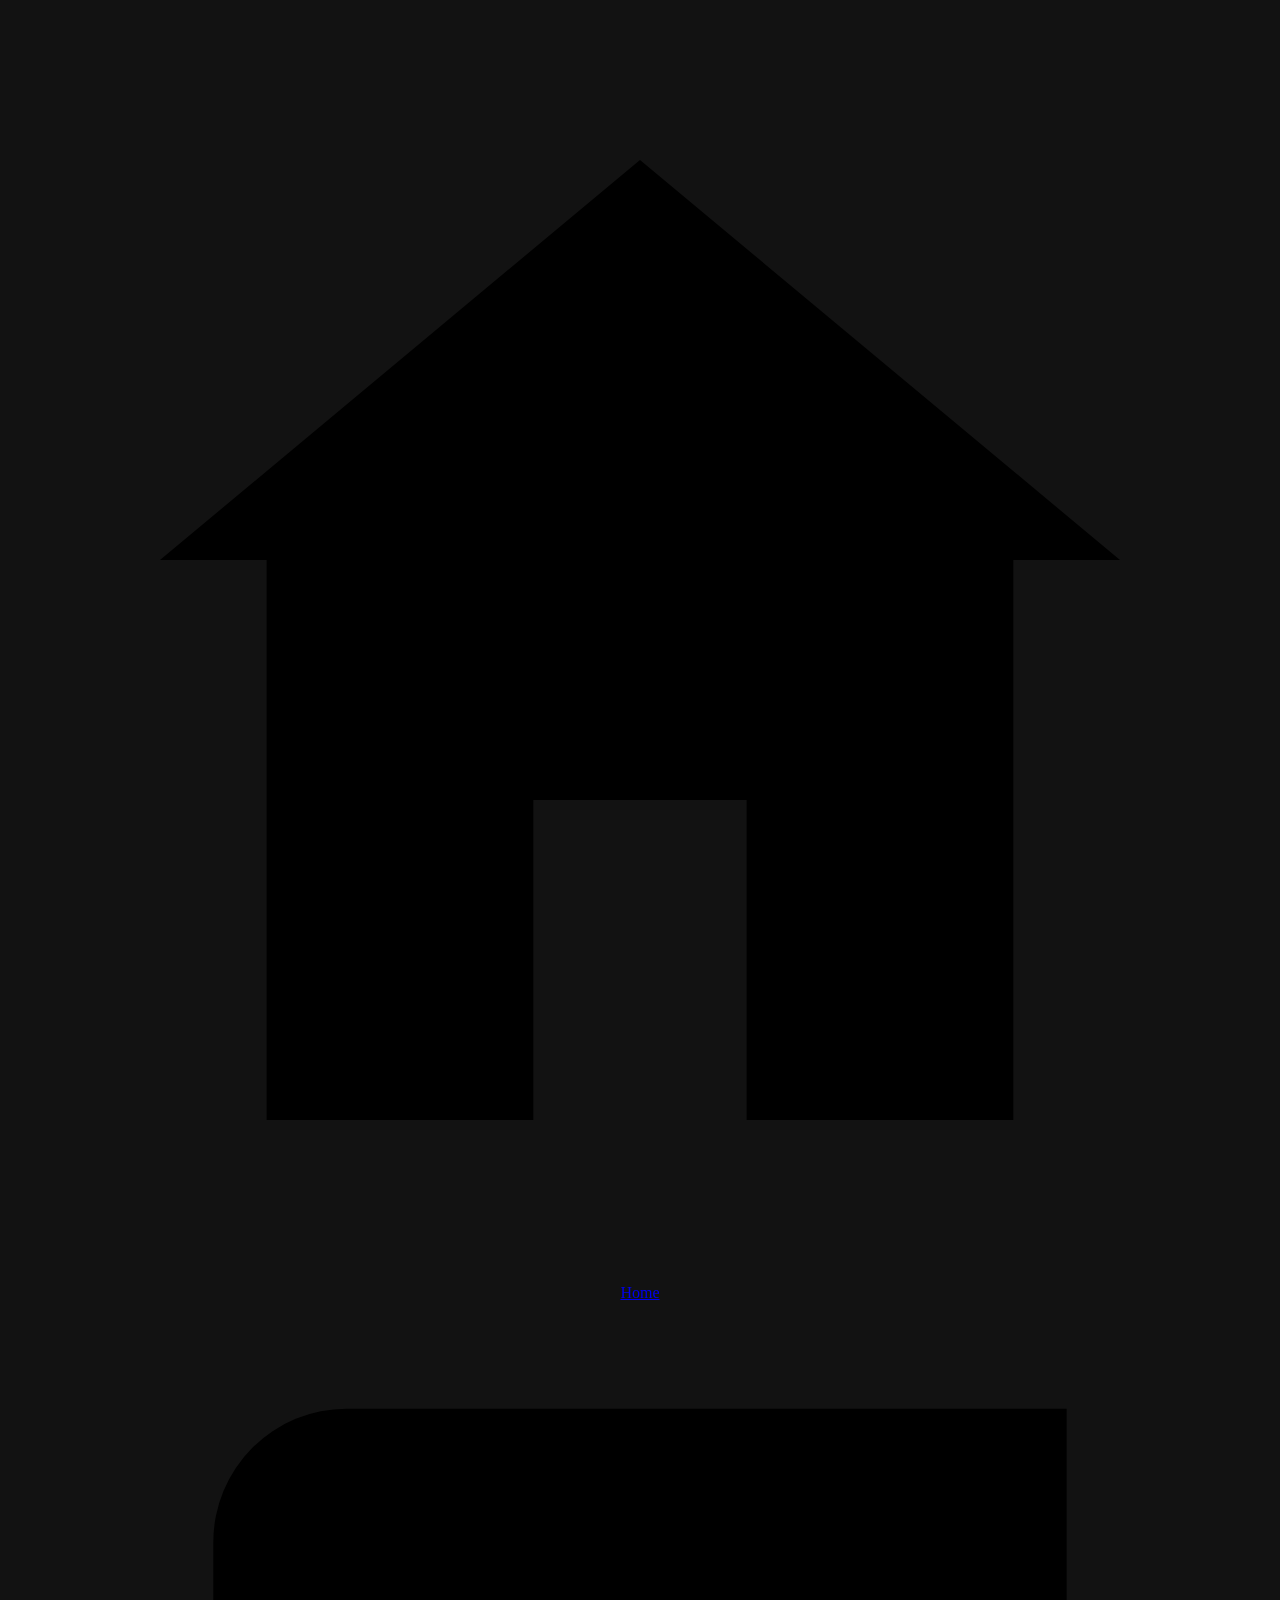
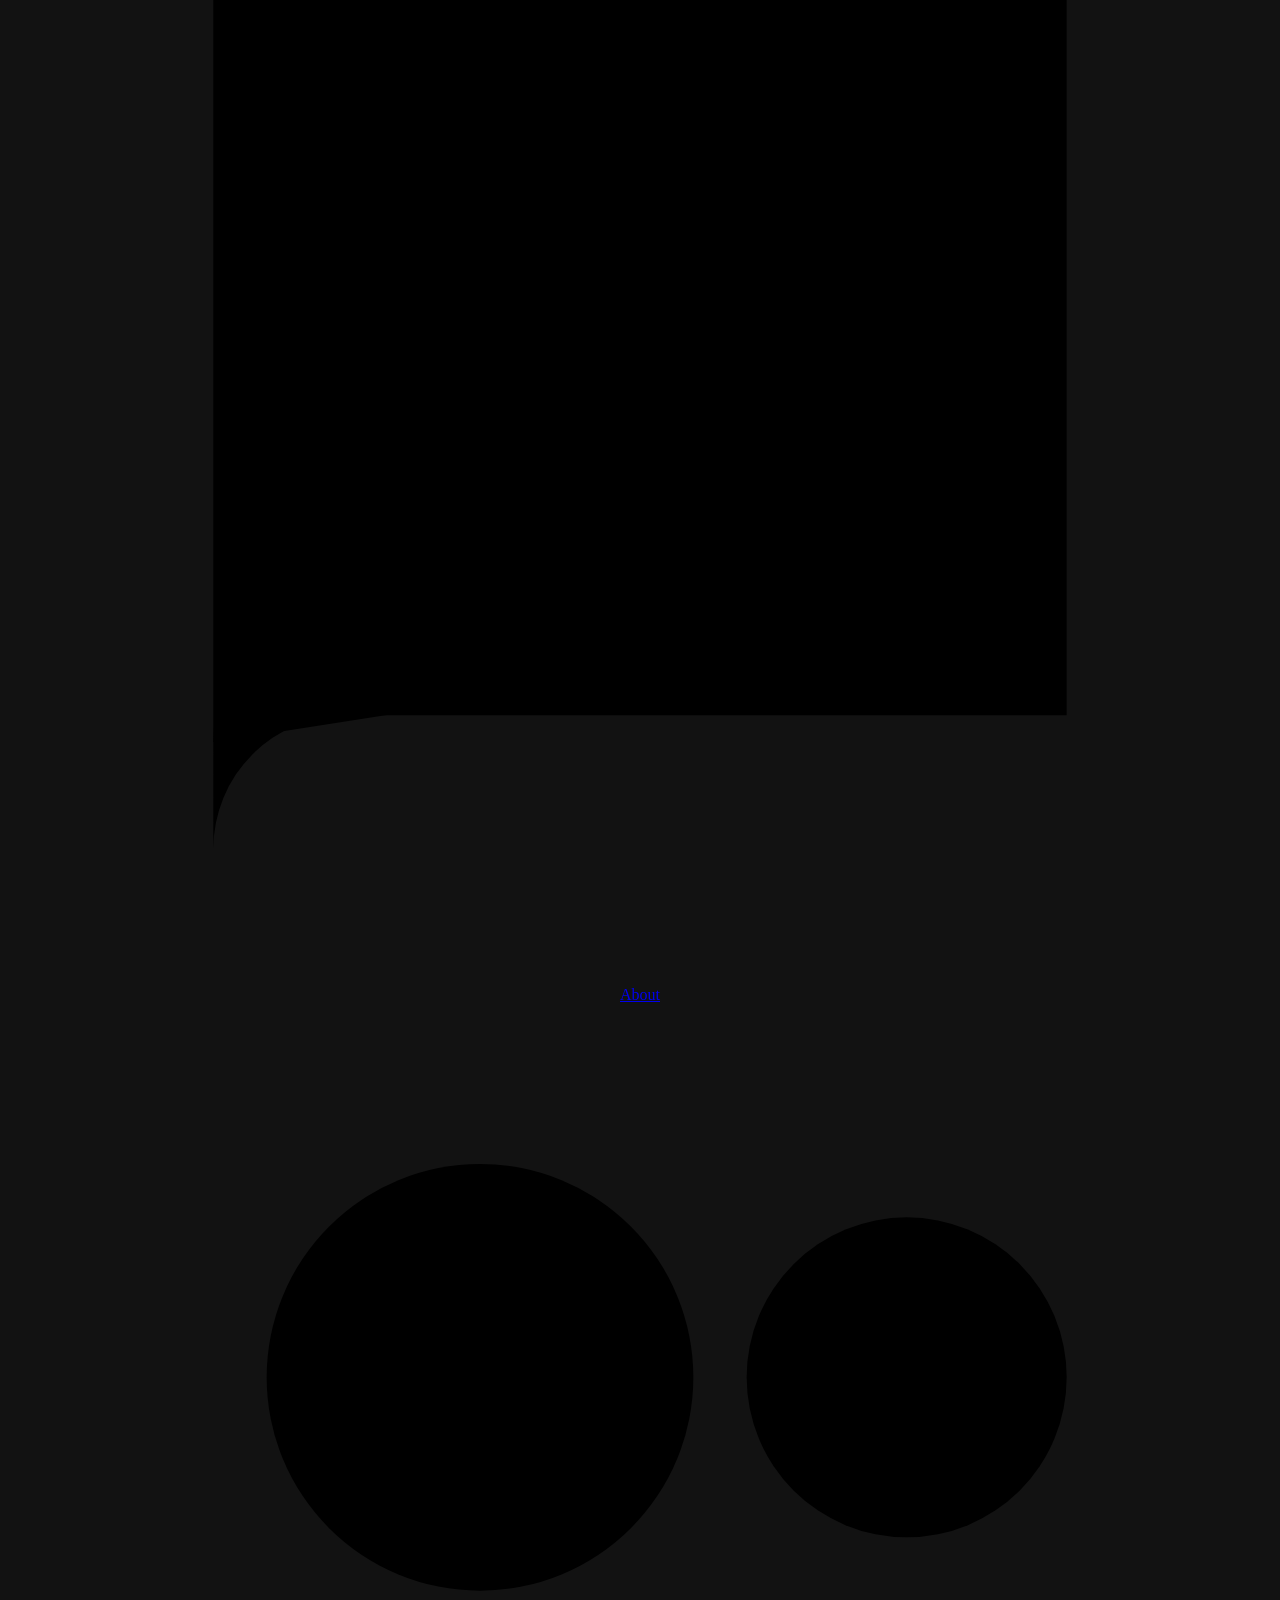
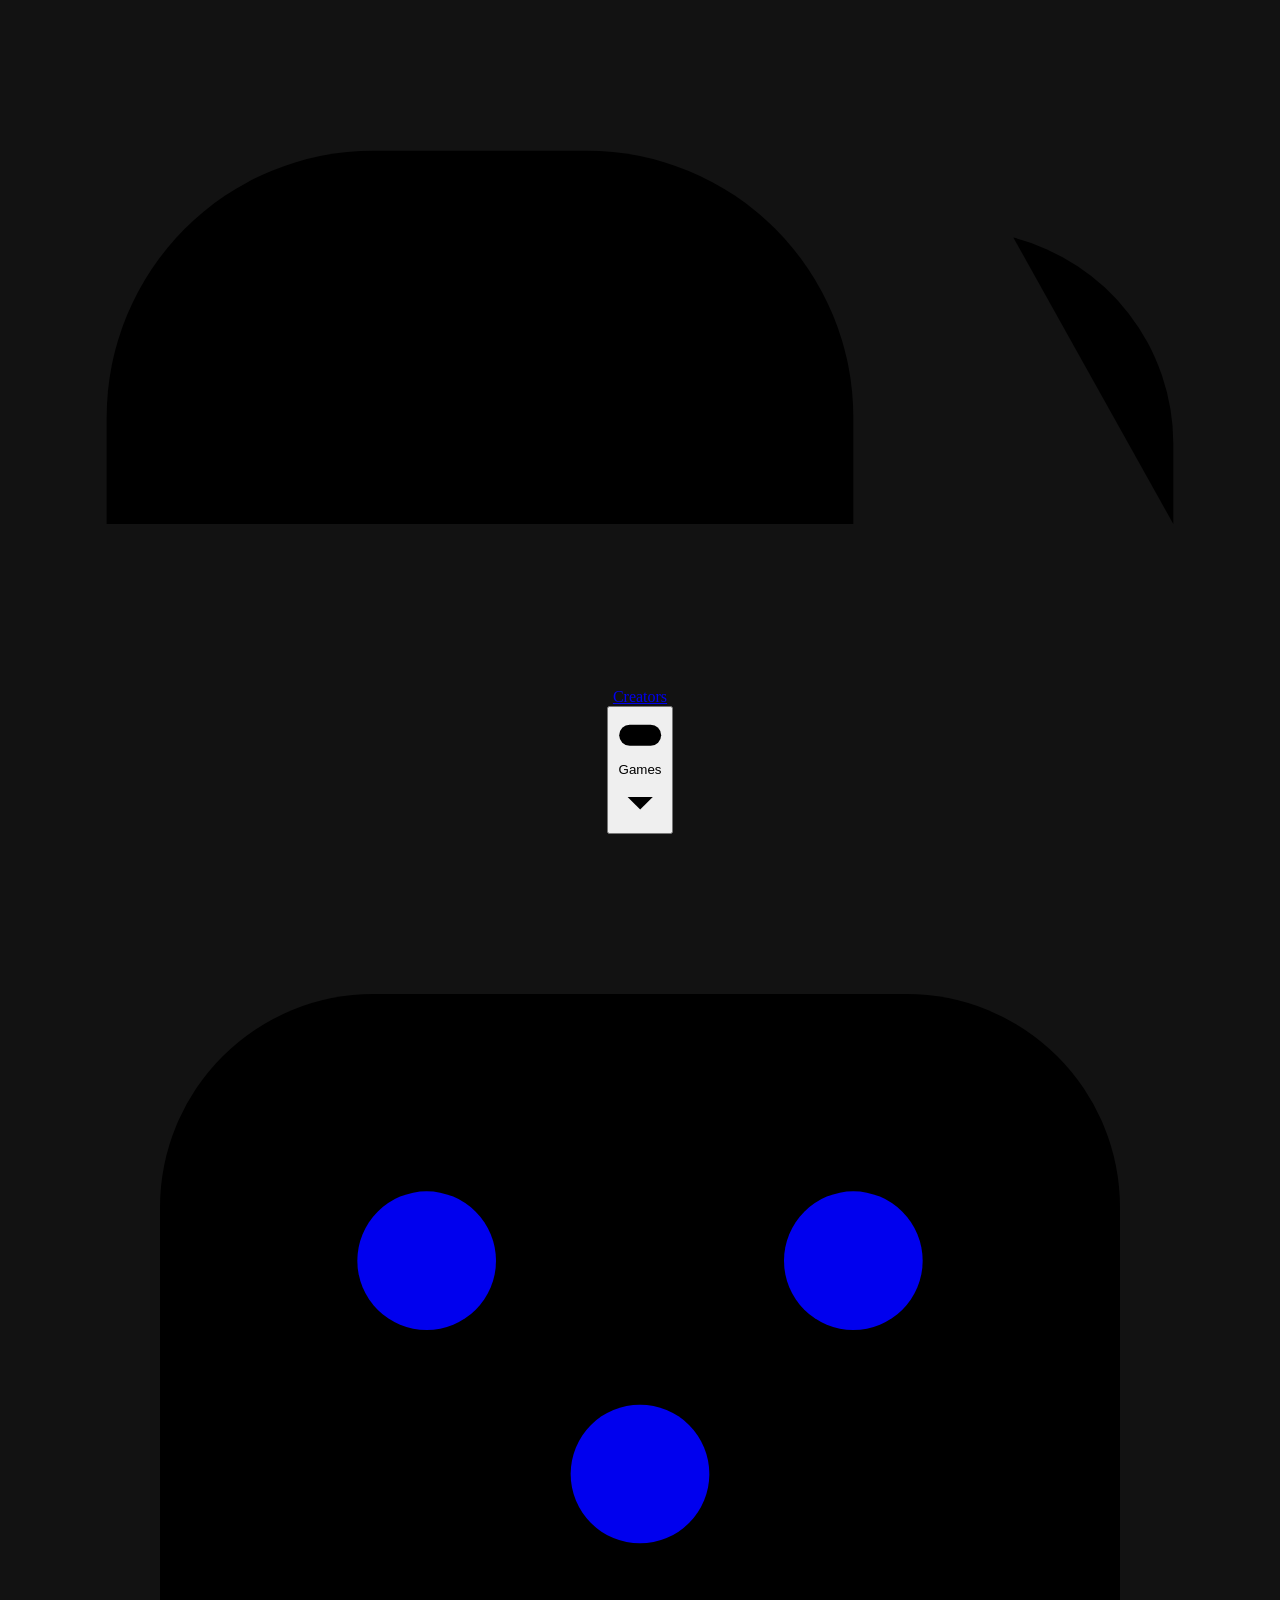
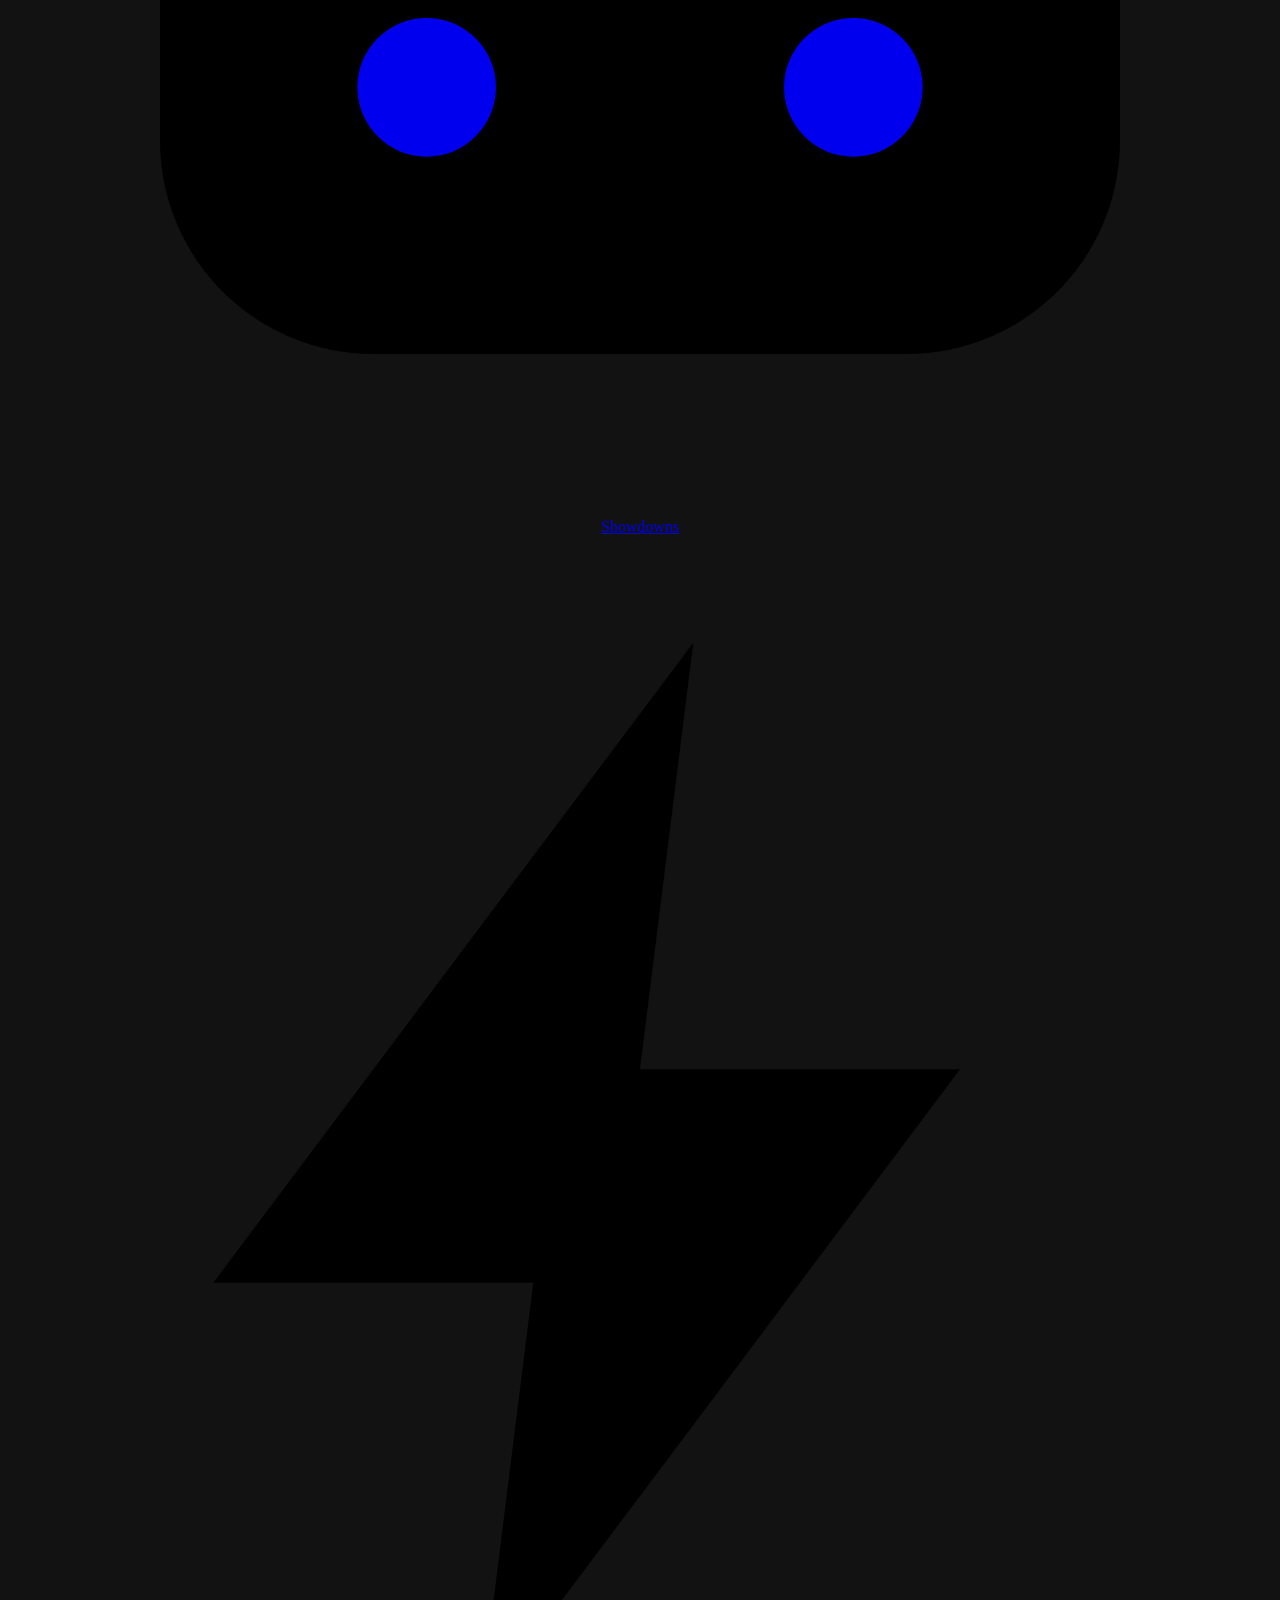
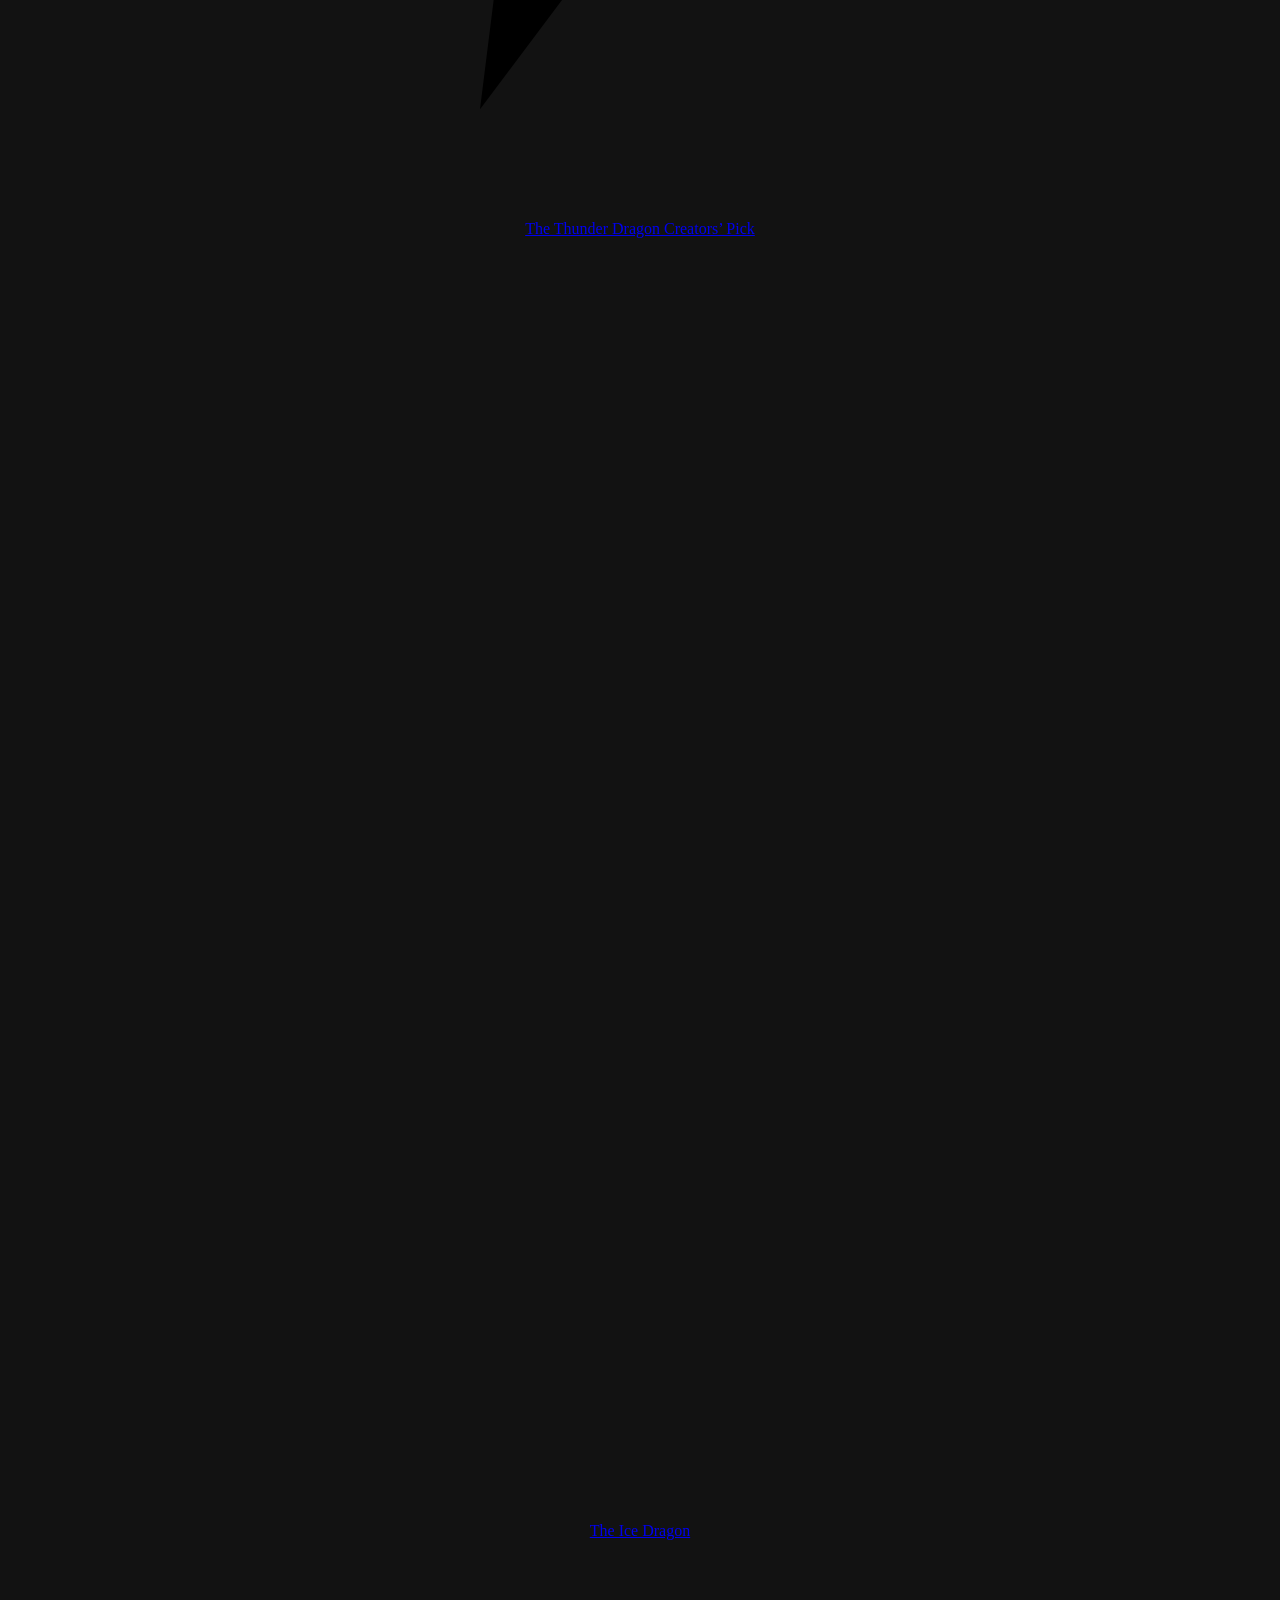
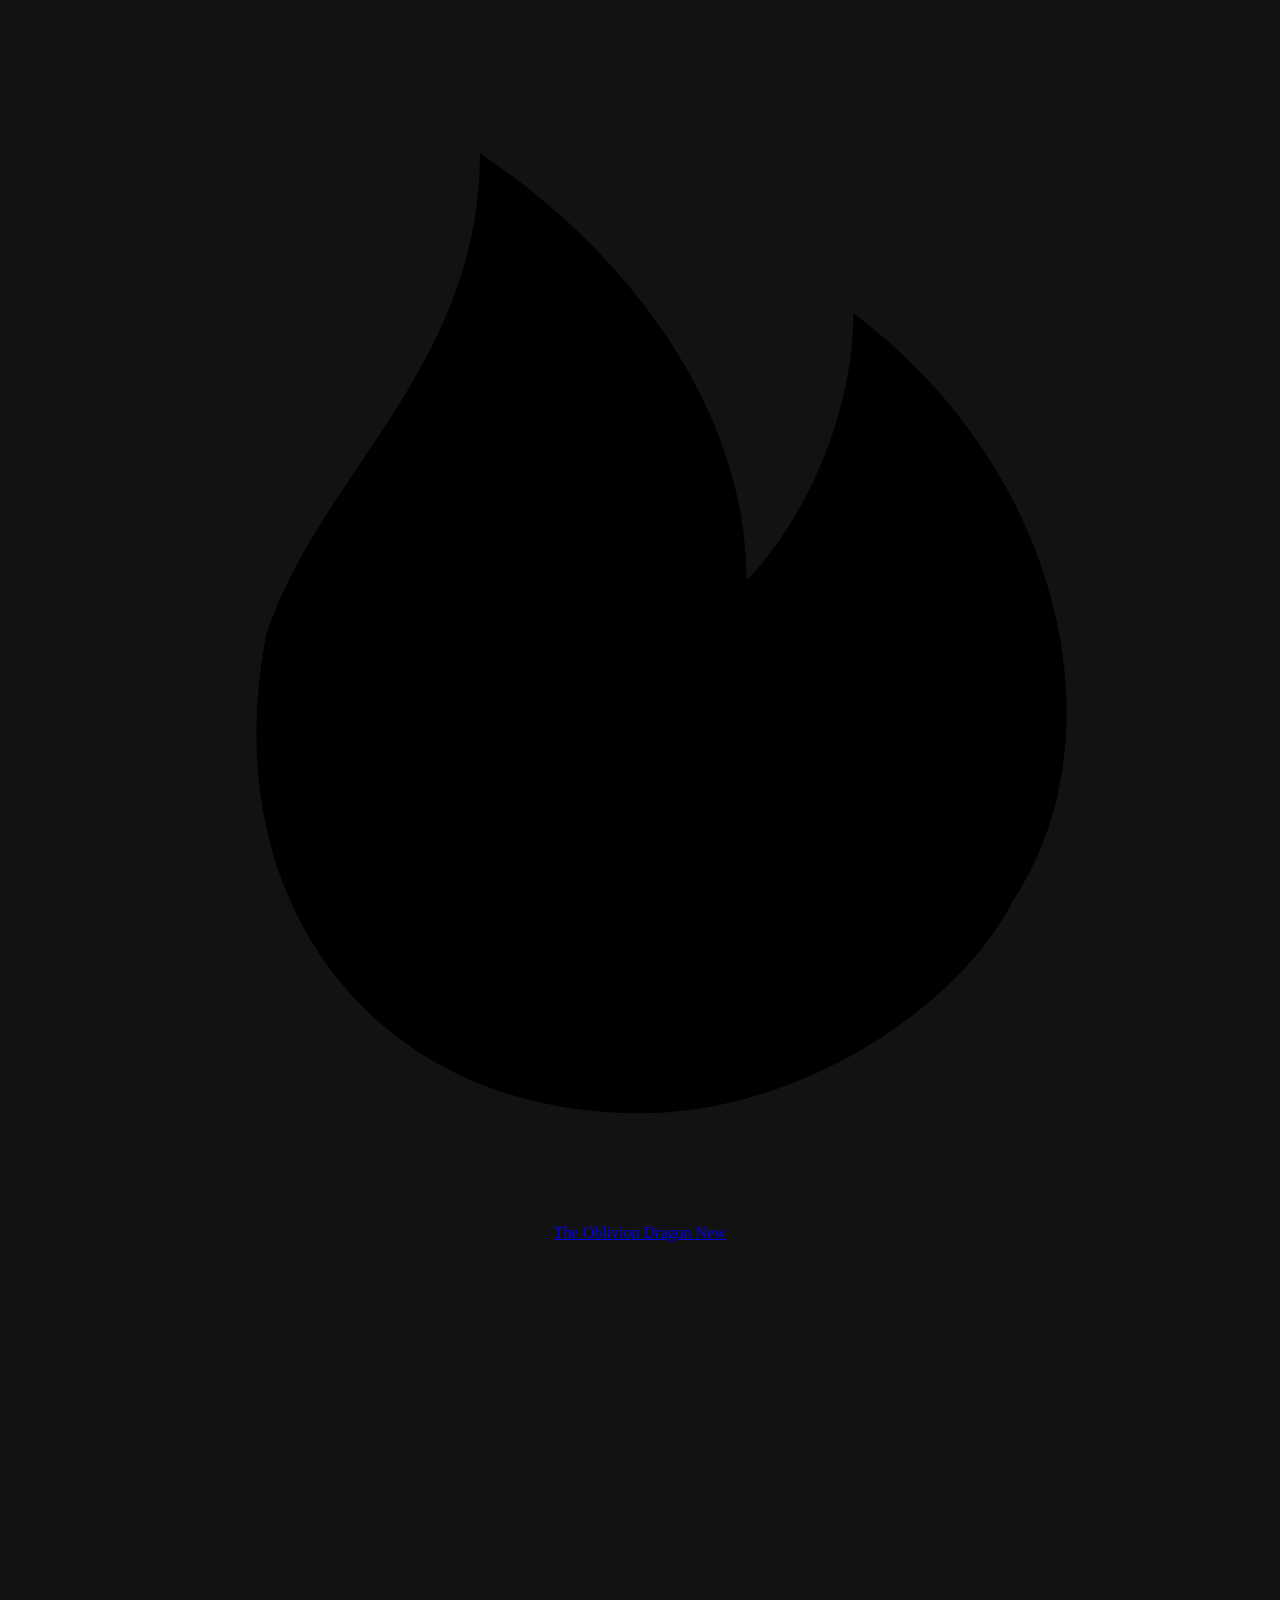
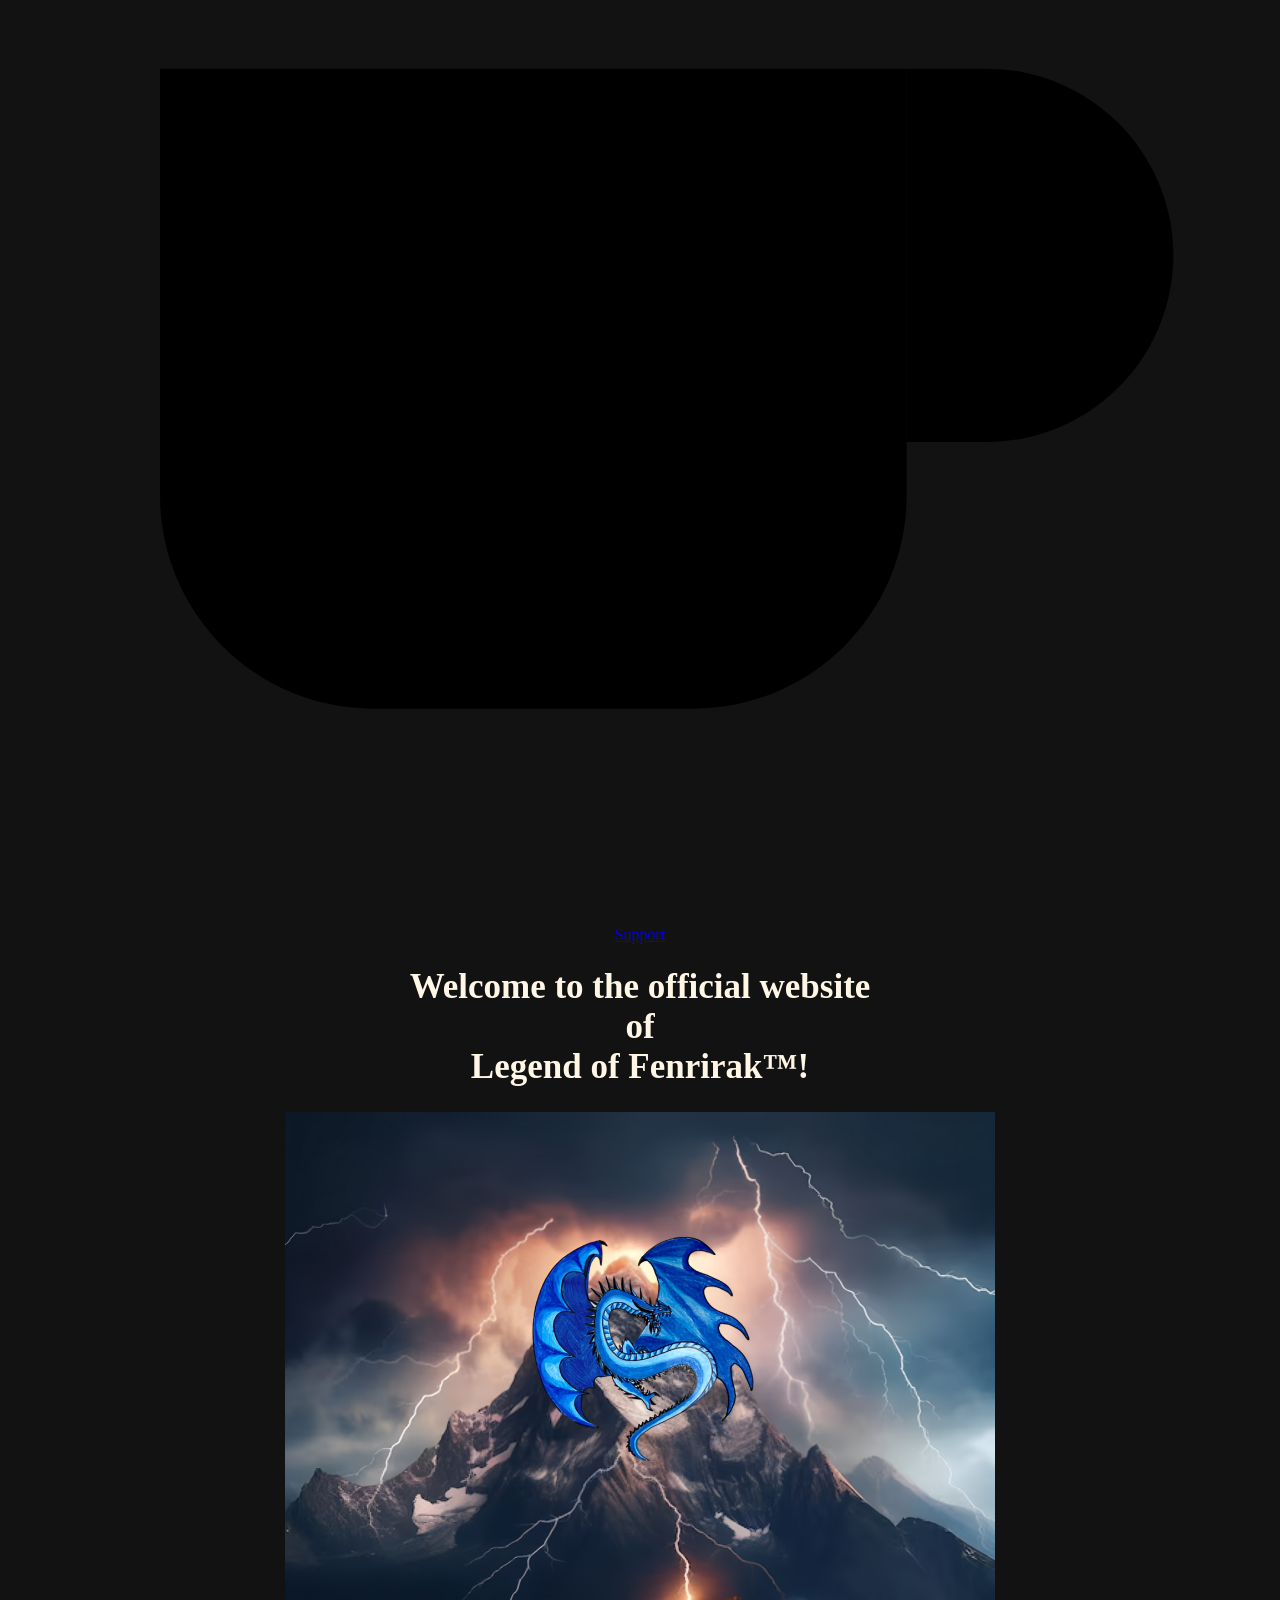
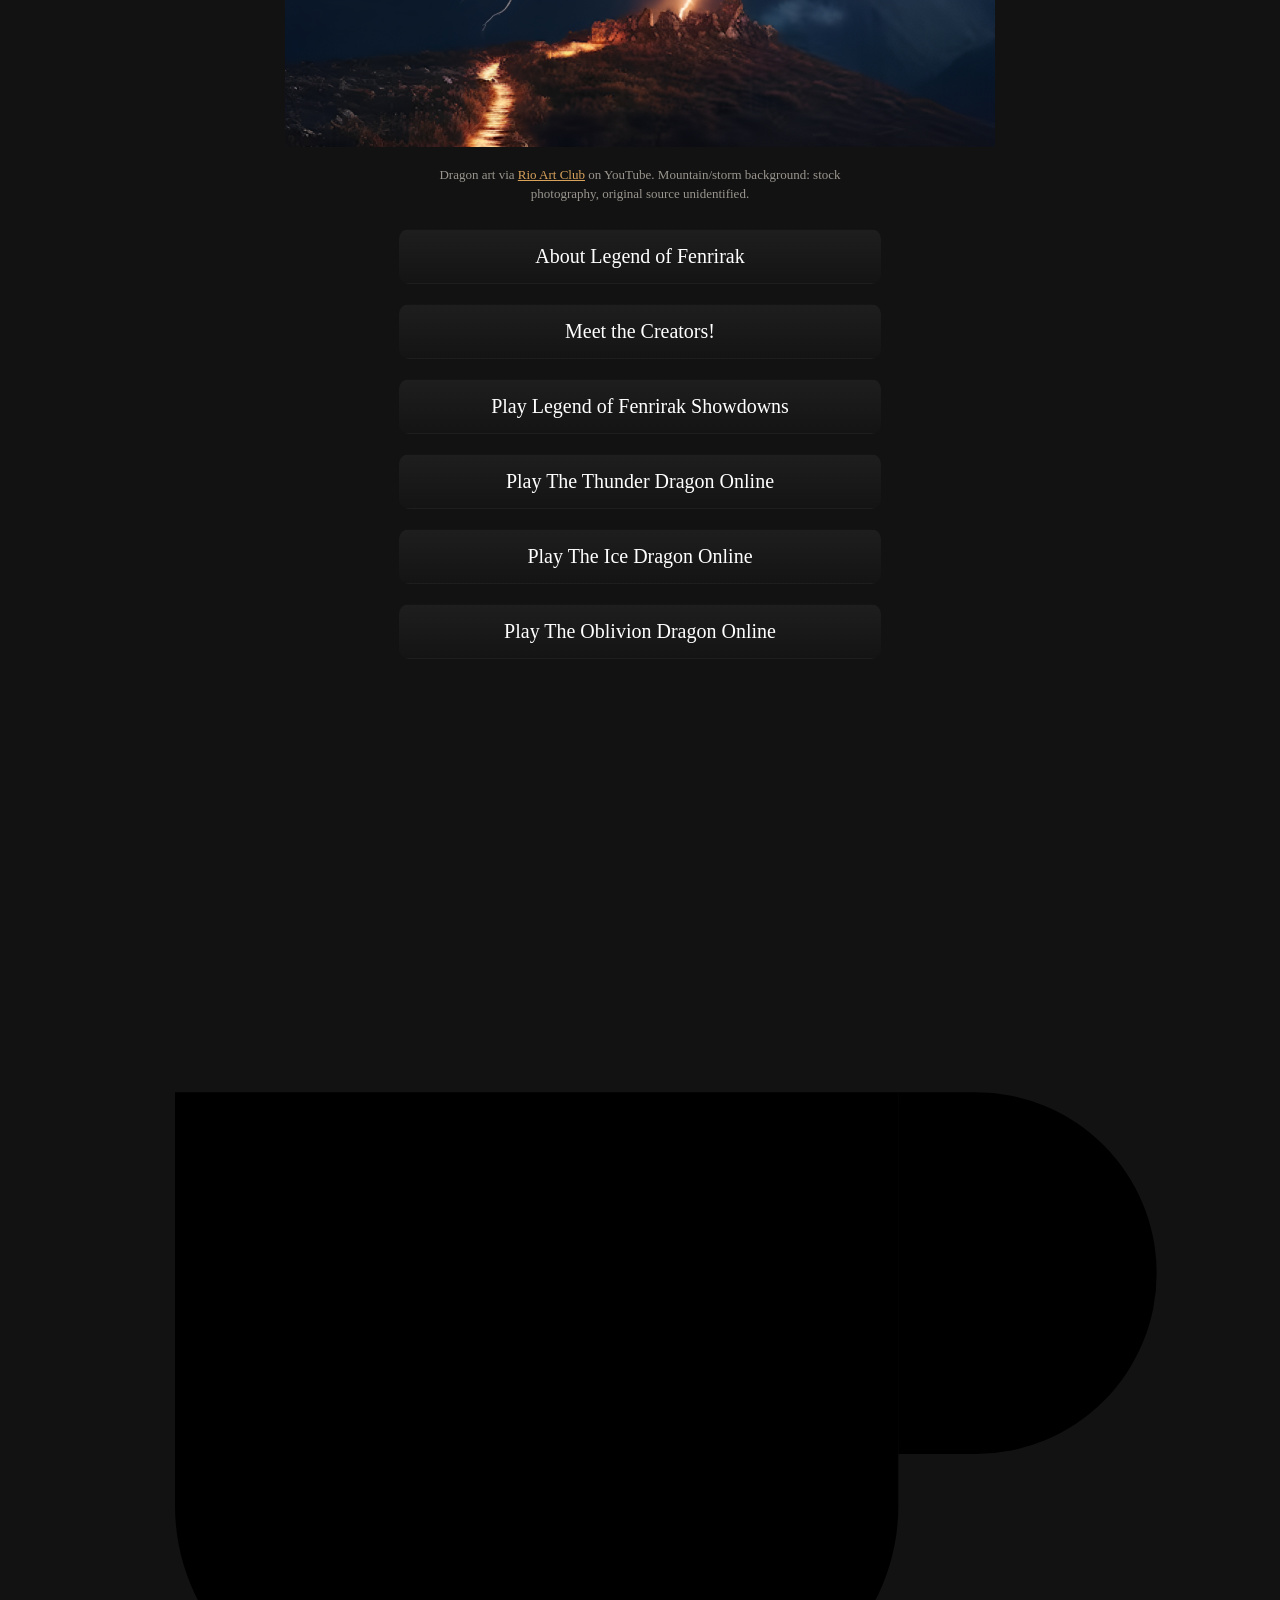
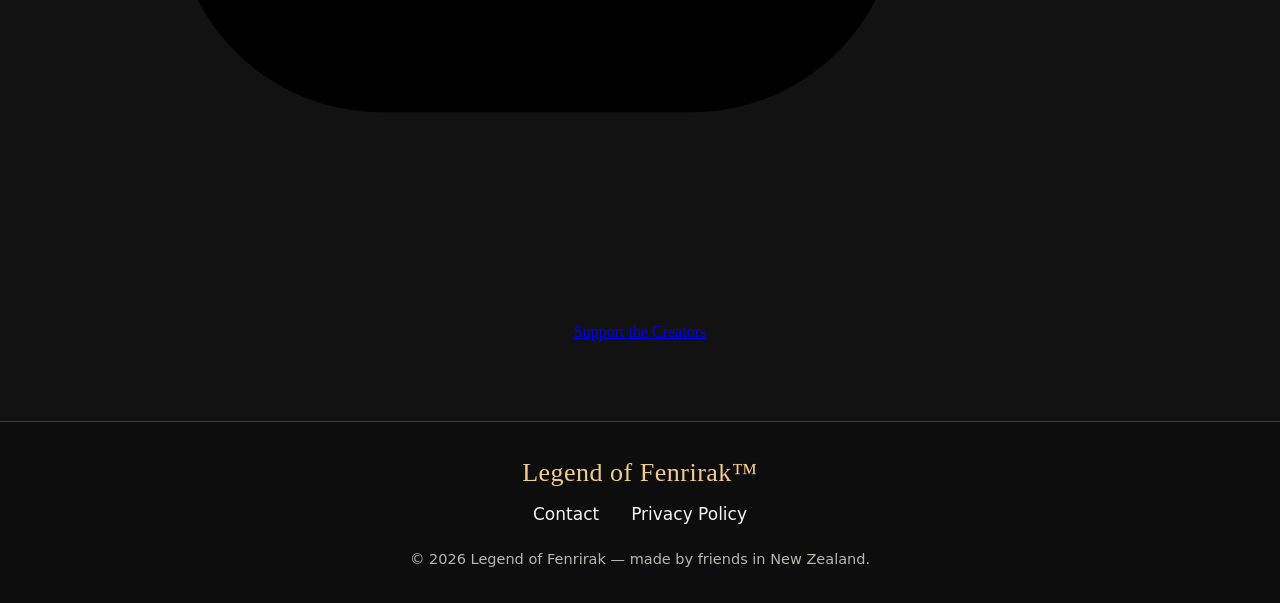
==== index.html @ 8debe454 "Add files via upload" ====
<!DOCTYPE html>
<html lang="en">

<head>
    <meta charset="UTF-8">

    <title>Legend of Fenrirak | Official Website</title>

    <link rel="icon" type="image/png" href="Favicon.png?v=9dcbe526">
    <link rel="apple-touch-icon" href="Favicon.png?v=9dcbe526">
    <link rel="manifest" href="manifest.json">
    <meta name="theme-color" content="#121212">

    <meta name="viewport" content="width=device-width, initial-scale=1.0">

    <link rel="canonical" href="https://www.legend-of-fenrirak.com/">

    <meta name="description"
        content="Official website of Legend of Fenrirak – board game, creators, and about.">
    <meta property="og:type" content="website">
    <meta property="og:title" content="Legend of Fenrirak | Official Website">
    <meta property="og:description" content="Official website of Legend of Fenrirak – board game, creators, and about.">
    <meta property="og:image" content="https://www.legend-of-fenrirak.com/Fenrirak.png?v=1d95aed6">
    <meta property="og:url" content="https://www.legend-of-fenrirak.com/">
    <meta property="og:site_name" content="Legend of Fenrirak">
    <meta name="twitter:card" content="summary_large_image">
    <meta name="twitter:image" content="https://www.legend-of-fenrirak.com/Fenrirak.png?v=1d95aed6">

    <link rel="stylesheet" href="site-nav.css">

    <style>
        body {
            font-family: Allegro, serif;
            background-color: #121212;
            text-align: center;
            margin: 0;
            padding: 0;
        }

        .page-content {
            padding: 0 20px 20px 20px;
        }

        h1 {
            color: rgb(255, 246, 230);
            font-size: 35px;
            margin-bottom: 25px;
        }

        img {
            width: 710px;
            max-width: 100%;
            height: auto;
        }

        .section {
            display: block;
            margin: 20px auto;
            padding: 15px;

            /* Similar size on desktop */
            width: 80%;
            max-width: 450px;

            background: linear-gradient(180deg, #1e1e1e, #141414);
            color: white;
            text-decoration: none;
            border: 1px solid transparent;
            border-radius: 10px;

            font-size: 20px;

            transition: border-color 0.25s ease, background-color 0.25s ease, transform 0.25s ease, color 0.25s ease;
        }

        .section:hover {
            background-color: #333333;
            border-color: rgb(217, 163, 92);
            color: rgb(242, 204, 143);
            transform: translateY(-2px);
        }

        .image-credit {
            color: #9a968f;
            font-size: 13px;
            margin: 14px auto 25px;
            max-width: 450px;
            line-height: 1.5;
        }

        .image-credit a {
            color: rgb(217, 163, 92);
        }

        /* Smaller text on phones */
        @media (max-width: 600px) {
            h1 {
                font-size: 28px;
            }

            .section {
                width: 90%;
                font-size: 18px;
                padding: 14px;
            }

        }
    </style>

    <script type="application/ld+json">
    {
        "@context": "https://schema.org",
        "@type": "WebSite",
        "name": "Legend of Fenrirak",
        "url": "https://www.legend-of-fenrirak.com/",
        "description": "Official website of Legend of Fenrirak – board game, creators, and about.",
        "image": "https://www.legend-of-fenrirak.com/Fenrirak.png?v=1d95aed6",
        "publisher": {
            "@type": "Organization",
            "name": "Legend of Fenrirak",
            "url": "https://www.legend-of-fenrirak.com/",
            "logo": "https://www.legend-of-fenrirak.com/Favicon.png?v=9dcbe526"
        }
    }
    </script>

<style id="footer-styles">
/* ===== Site footer ===== */
.site-footer {
    margin-top: 60px;
    padding: 36px 20px 32px;
    background: #0d0d0d;
    border-top: 1px solid rgba(217, 163, 92, 0.3);
    text-align: center;
    font-family: 'Segoe UI', system-ui, -apple-system, Roboto, Helvetica, Arial, sans-serif;
}
.site-footer .footer-inner { max-width: 720px; margin: 0 auto; }
.site-footer .footer-brand, .site-footer .footer-copy { max-width: none; width: auto; padding: 0; margin-left: 0; margin-right: 0; text-align: center; }
.site-footer .footer-brand {
    margin: 0 0 16px;
    font-family: Allegro, Georgia, 'Times New Roman', serif;
    font-size: 26px;
    letter-spacing: 0.5px;
    color: rgb(242, 204, 143);
}
.site-footer .footer-links {
    display: flex;
    justify-content: center;
    flex-wrap: wrap;
    gap: 10px 32px;
    margin-bottom: 20px;
}
.site-footer .footer-links a {
    color: #f3f3f3;
    text-decoration: none;
    font-size: 17px;
    font-weight: 500;
    padding-bottom: 3px;
    border-bottom: 1px solid transparent;
    transition: color 0.2s ease, border-color 0.2s ease;
}
.site-footer .footer-links a:hover,
.site-footer .footer-links a:focus-visible {
    color: rgb(242, 204, 143);
    border-bottom-color: rgb(217, 163, 92);
}
.site-footer .footer-copy {
    margin: 0;
    font-size: 14.5px;
    line-height: 1.6;
    color: #b9b6b0;
}
@media (max-width: 600px) {
    .site-footer { padding: 28px 16px 26px; }
    .site-footer .footer-brand { font-size: 22px; }
    .site-footer .footer-links { gap: 8px 24px; }
    .site-footer .footer-links a { font-size: 16px; }
    .site-footer .footer-copy { font-size: 13.5px; }
}
</style>
</head>

<body>

    <nav class="topbar" aria-label="Main">
        <div class="nav-links">
            <a href="index.html" class="active">
                <svg viewBox="0 0 24 24"><path d="M3 10.5 12 3l9 7.5"/><path d="M5 9.5V21h5v-6h4v6h5V9.5"/></svg>
                <span>Home</span>
            </a>
            <a href="About.html">
                <svg viewBox="0 0 24 24"><path d="M4 4.5A2.5 2.5 0 0 1 6.5 2H20v17H6.5A2.5 2.5 0 0 0 4 21.5V4.5Z"/><path d="M4 19.5A2.5 2.5 0 0 1 6.5 17H20"/></svg>
                <span>About</span>
            </a>
            <a href="Creators.html">
                <svg viewBox="0 0 24 24"><circle cx="9" cy="7" r="4"/><path d="M2 21v-2a5 5 0 0 1 5-5h4a5 5 0 0 1 5 5v2"/><circle cx="17" cy="7" r="3"/><path d="M22 21v-1.5a4 4 0 0 0-3-3.87"/></svg>
                <span>Creators</span>
            </a>
            <div class="nav-group">
                <button type="button" class="nav-trigger" aria-haspopup="true" aria-expanded="false">
                    <svg viewBox="0 0 24 24"><rect x="2" y="7.5" width="20" height="10" rx="5"/><path d="M7 12.5h3M8.5 11v3"/><circle cx="15.8" cy="11.6" r=".9" fill="currentColor" stroke="none"/><circle cx="17.9" cy="13.6" r=".9" fill="currentColor" stroke="none"/></svg>
                    <span>Games</span>
                    <svg class="caret" viewBox="0 0 24 24"><path d="M6 9.5l6 6 6-6"/></svg>
                </button>
                <div class="nav-menu">
                    <a href="Testplay Showdowns.html">
                        <svg viewBox="0 0 24 24"><rect x="3" y="3" width="18" height="18" rx="4"/><circle cx="8" cy="8" r="1.3" fill="currentColor" stroke="none"/><circle cx="16" cy="8" r="1.3" fill="currentColor" stroke="none"/><circle cx="12" cy="12" r="1.3" fill="currentColor" stroke="none"/><circle cx="8" cy="16" r="1.3" fill="currentColor" stroke="none"/><circle cx="16" cy="16" r="1.3" fill="currentColor" stroke="none"/></svg>
                        <span>Showdowns</span>
                    </a>
                    <a href="Thunder Dragon.html">
                        <svg viewBox="0 0 24 24"><path d="M13 2 4 14h6l-1 8 9-12h-6l1-8Z"/></svg>
                        <span>The Thunder Dragon</span>
                        <span class="nav-badge">Creators’ Pick</span>
                    </a>
                    <a href="Ice Dragon.html">
                        <svg viewBox="0 0 24 24"><path d="M12 2v20M4.5 6l15 12M19.5 6l-15 12"/></svg>
                        <span>The Ice Dragon</span>
                    </a>
                    <a href="Oblivion Dragon.html">
                        <svg viewBox="0 0 24 24"><path d="M12 22c-5 0-8-4-7-9 1-3 4-5 4-9 3 2 5 5 5 8 1-1 2-3 2-5 4 3 5 8 3 11-1 2-4 4-7 4Z"/></svg>
                        <span>The Oblivion Dragon</span>
                        <span class="nav-badge">New</span>
                    </a>
                </div>
            </div>
            <a href="https://buymeacoffee.com/29world" target="_blank" class="support-btn">
                <svg viewBox="0 0 24 24"><path d="M17 8h1.5a3.5 3.5 0 0 1 0 7H17"/><path d="M3 8h14v8a4 4 0 0 1-4 4H7a4 4 0 0 1-4-4V8Z"/><path d="M6 2v3M10 2v3M14 2v3"/></svg>
                <span>Support</span>
            </a>
        </div>
    </nav>

    <div class="page-content">

        <h1>
            Welcome to the official website<br>
            of<br>
            Legend of Fenrirak™!
        </h1>

        <img src="Fenrirak.png?v=1d95aed6" alt="Fenrirak">
        <p class="image-credit">
            Dragon art via <a href="https://www.youtube.com/watch?v=AY8vt31K88M" target="_blank" rel="noopener">Rio Art Club</a> on YouTube. Mountain/storm background: stock photography, original source unidentified.
        </p>

        <!-- Sections that link to other pages -->
        <a href="About.html" class="section">About Legend of Fenrirak</a>

        <a href="Creators.html" class="section">Meet the Creators!</a>

        <a href="Testplay Showdowns.html" class="section">
            Play Legend of Fenrirak Showdowns
        </a>

        <a href="Thunder Dragon.html" class="section">
            Play The Thunder Dragon Online
        </a>

        <a href="Ice Dragon.html" class="section">
            Play The Ice Dragon Online
        </a>

        <a href="Oblivion Dragon.html" class="section">
            Play The Oblivion Dragon Online
        </a>

        <a href="https://buymeacoffee.com/29world" target="_blank" class="support-btn block">
            <svg viewBox="0 0 24 24"><path d="M17 8h1.5a3.5 3.5 0 0 1 0 7H17"/><path d="M3 8h14v8a4 4 0 0 1-4 4H7a4 4 0 0 1-4-4V8Z"/><path d="M6 2v3M10 2v3M14 2v3"/></svg>
            <span>Support the Creators</span>
        </a>

    </div>

    <script src="site-nav.js" defer></script>


    <footer class="site-footer">
        <div class="footer-inner">
            <p class="footer-brand">Legend of Fenrirak&trade;</p>
            <nav class="footer-links" aria-label="Footer">
                <a href="Contact.html">Contact</a>
                <a href="Privacy.html">Privacy Policy</a>
            </nav>
            <p class="footer-copy">&copy; 2026 Legend of Fenrirak &mdash; made by friends in New Zealand.</p>
        </div>
    </footer>

</body>
</html>
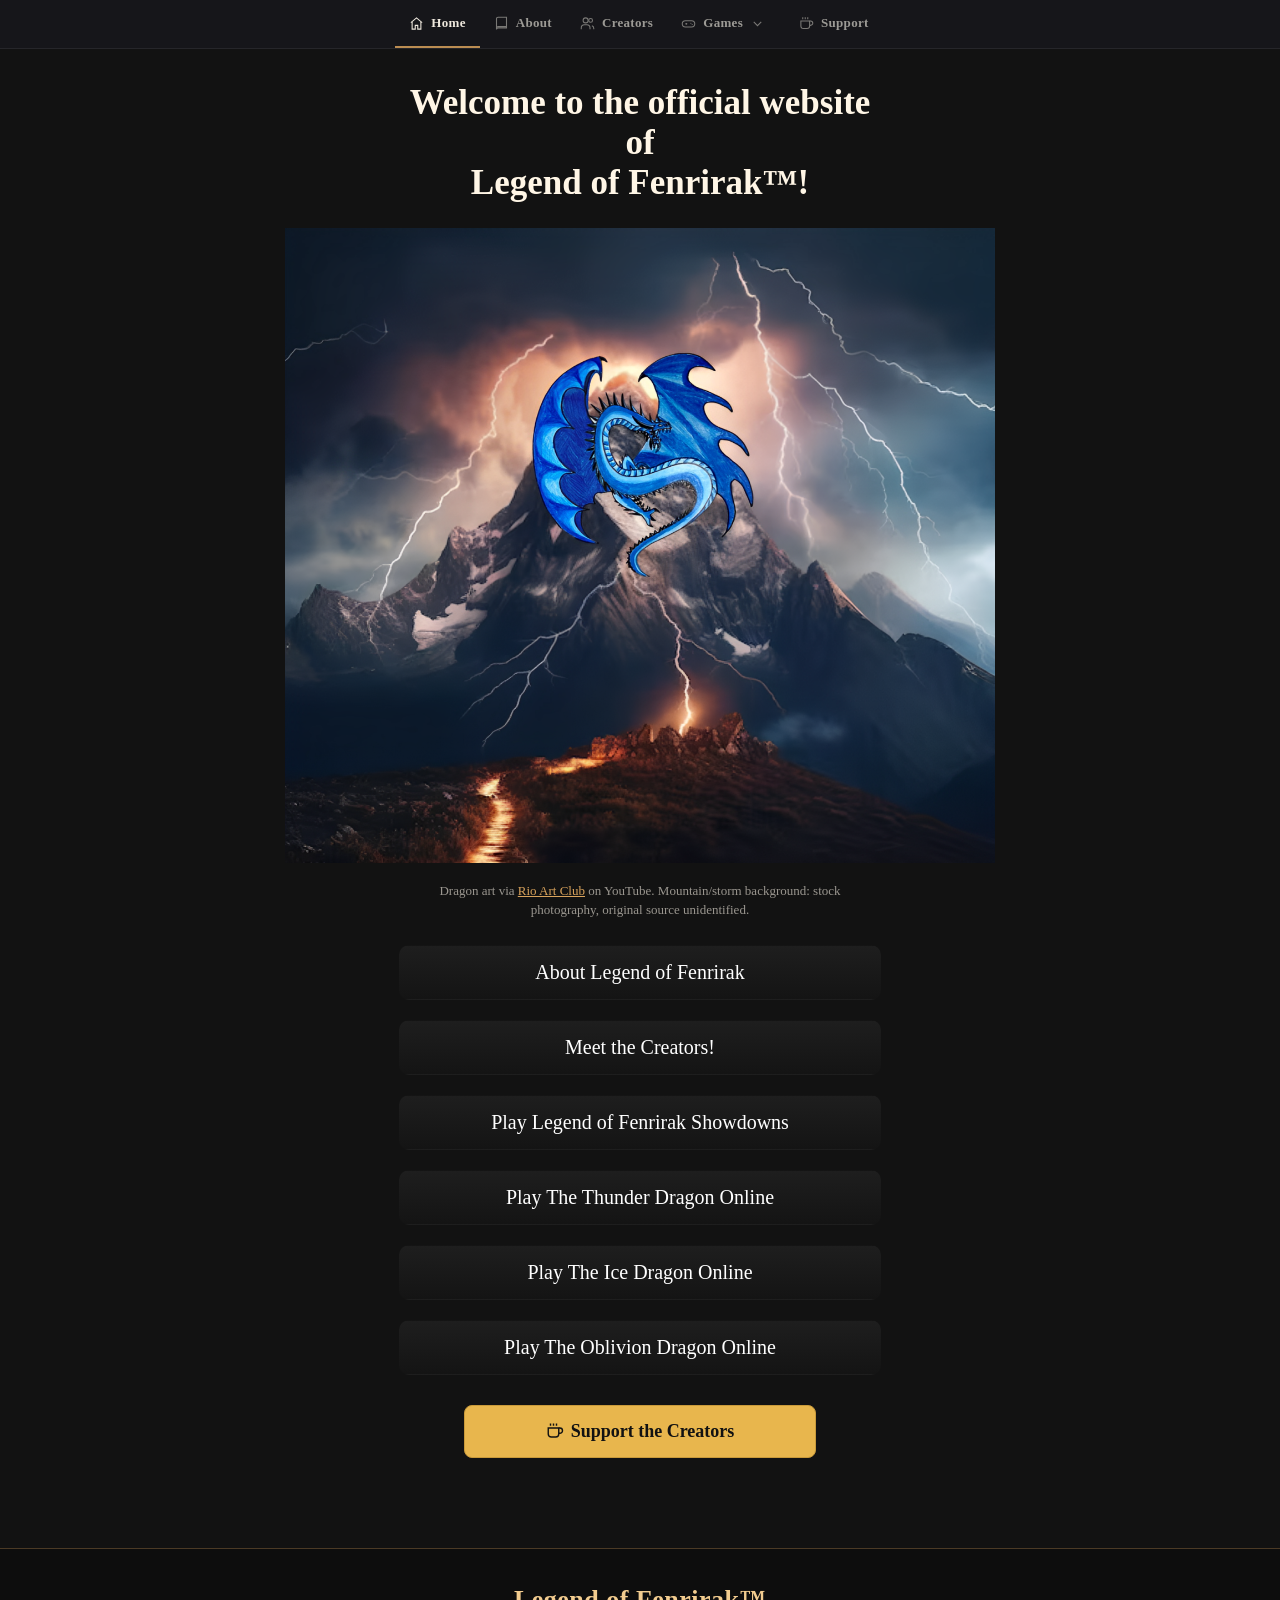
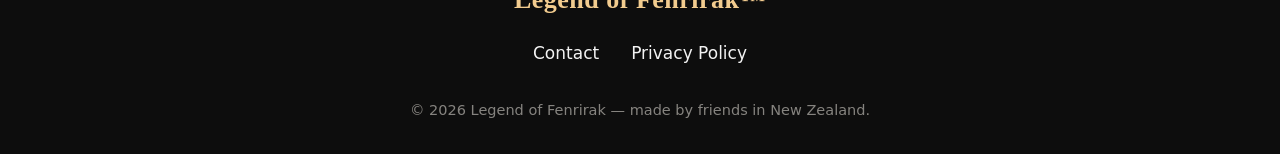
==== commit 5c3cca99: "Add files via upload" ====
--- a/index.html
+++ b/index.html
@@ -25,6 +25,14 @@
     <meta property="og:site_name" content="Legend of Fenrirak">
     <meta name="twitter:card" content="summary_large_image">
     <meta name="twitter:image" content="https://www.legend-of-fenrirak.com/Fenrirak.png?v=1d95aed6">
+    <meta property="og:image:alt" content="Fenrirak, the ocean-blue dragon of Legend of Fenrirak">
+    <meta property="og:image:width" content="1280">
+    <meta property="og:image:height" content="1144">
+    <meta property="og:locale" content="en_NZ">
+    <meta name="twitter:title" content="Legend of Fenrirak | Official Website">
+    <meta name="twitter:description" content="Official website of Legend of Fenrirak – board game, creators, and about.">
+    <meta name="twitter:image:alt" content="Fenrirak, the ocean-blue dragon of Legend of Fenrirak">
+    <meta name="robots" content="index, follow, max-image-preview:large, max-snippet:-1, max-video-preview:-1">
 
     <link rel="stylesheet" href="site-nav.css">
 
@@ -203,20 +211,20 @@
                     <svg class="caret" viewBox="0 0 24 24"><path d="M6 9.5l6 6 6-6"/></svg>
                 </button>
                 <div class="nav-menu">
-                    <a href="Testplay Showdowns.html">
+                    <a href="showdowns.html">
                         <svg viewBox="0 0 24 24"><rect x="3" y="3" width="18" height="18" rx="4"/><circle cx="8" cy="8" r="1.3" fill="currentColor" stroke="none"/><circle cx="16" cy="8" r="1.3" fill="currentColor" stroke="none"/><circle cx="12" cy="12" r="1.3" fill="currentColor" stroke="none"/><circle cx="8" cy="16" r="1.3" fill="currentColor" stroke="none"/><circle cx="16" cy="16" r="1.3" fill="currentColor" stroke="none"/></svg>
                         <span>Showdowns</span>
                     </a>
-                    <a href="Thunder Dragon.html">
+                    <a href="thunder-dragon.html">
                         <svg viewBox="0 0 24 24"><path d="M13 2 4 14h6l-1 8 9-12h-6l1-8Z"/></svg>
                         <span>The Thunder Dragon</span>
                         <span class="nav-badge">Creators’ Pick</span>
                     </a>
-                    <a href="Ice Dragon.html">
+                    <a href="ice-dragon.html">
                         <svg viewBox="0 0 24 24"><path d="M12 2v20M4.5 6l15 12M19.5 6l-15 12"/></svg>
                         <span>The Ice Dragon</span>
                     </a>
-                    <a href="Oblivion Dragon.html">
+                    <a href="oblivion-dragon.html">
                         <svg viewBox="0 0 24 24"><path d="M12 22c-5 0-8-4-7-9 1-3 4-5 4-9 3 2 5 5 5 8 1-1 2-3 2-5 4 3 5 8 3 11-1 2-4 4-7 4Z"/></svg>
                         <span>The Oblivion Dragon</span>
                         <span class="nav-badge">New</span>
@@ -238,7 +246,7 @@
             Legend of Fenrirak™!
         </h1>
 
-        <img src="Fenrirak.png?v=1d95aed6" alt="Fenrirak">
+        <img src="Fenrirak.png?v=1d95aed6" alt="Fenrirak, the ocean-blue dragon of Legend of Fenrirak">
         <p class="image-credit">
             Dragon art via <a href="https://www.youtube.com/watch?v=AY8vt31K88M" target="_blank" rel="noopener">Rio Art Club</a> on YouTube. Mountain/storm background: stock photography, original source unidentified.
         </p>
@@ -248,19 +256,19 @@
 
         <a href="Creators.html" class="section">Meet the Creators!</a>
 
-        <a href="Testplay Showdowns.html" class="section">
+        <a href="showdowns.html" class="section">
             Play Legend of Fenrirak Showdowns
         </a>
 
-        <a href="Thunder Dragon.html" class="section">
+        <a href="thunder-dragon.html" class="section">
             Play The Thunder Dragon Online
         </a>
 
-        <a href="Ice Dragon.html" class="section">
+        <a href="ice-dragon.html" class="section">
             Play The Ice Dragon Online
         </a>
 
-        <a href="Oblivion Dragon.html" class="section">
+        <a href="oblivion-dragon.html" class="section">
             Play The Oblivion Dragon Online
         </a>
 
--- a/site-nav.css
+++ b/site-nav.css
@@ -0,0 +1,631 @@
+/* =========================================================================
+   Legend of Fenrirak — shared site navigation & scroll-experience kit.
+
+   One flat, quiet bar used by every page, plus a small set of reusable
+   scroll-experience components (lightbox, progress bar, back-to-top)
+   used by the longer story-style pages. Edit here, not in each page.
+
+   Also below: a further set of opt-in accents for story-style pages —
+   hover brighten, push-tilt, an ambient cursor light, a soothing drifting glow
+   border, scroll parallax, and a scroll-scrubbed text glow. Same rule as
+   everything above: nothing activates on a page unless that page adds
+   the matching class.
+   ========================================================================= */
+
+@import url('https://fonts.googleapis.com/css2?family=Comfortaa&display=swap');
+
+.topbar {
+    /* Set here rather than relying on a global reset: without it the side
+       padding is added on top of width:100% and the bar overflows the page. */
+    box-sizing: border-box;
+
+    display: flex;
+    align-items: center;
+    justify-content: center;
+    flex-wrap: wrap;
+    width: 100%;
+    max-width: 100%;
+    padding: 0 12px;
+    background: #16161a;
+    border-bottom: 1px solid rgba(255, 255, 255, 0.07);
+    position: sticky;
+    top: 0;
+    z-index: 200;
+    margin-bottom: 34px;
+}
+
+.topbar .nav-links {
+    display: flex;
+    align-items: center;
+    flex-wrap: wrap;
+    justify-content: center;
+
+    /* Without this a flex child refuses to shrink below its content width,
+       which is what pushed the last link off the right of the screen. */
+    min-width: 0;
+    max-width: 100%;
+}
+
+.topbar .nav-links a,
+.topbar .nav-trigger {
+    display: flex;
+    align-items: center;
+    gap: 7px;
+    padding: 15px 14px;
+    margin: 0;
+    border: none;
+    border-radius: 0;
+    background: none;
+    box-shadow: none;
+    white-space: nowrap;
+    text-decoration: none;
+    font-family: Allegro, serif;
+    font-size: 13px;
+    font-weight: 600;
+    letter-spacing: 0.3px;
+    color: #9c9a95;
+    border-bottom: 2px solid transparent;
+    cursor: pointer;
+    transition: color 0.15s ease, border-color 0.15s ease, background-color 0.15s ease;
+}
+
+.topbar .nav-links svg {
+    width: 15px;
+    height: 15px;
+    stroke: currentColor;
+    fill: none;
+    stroke-width: 1.7;
+    flex-shrink: 0;
+    opacity: 0.75;
+}
+
+.topbar .nav-links a:hover,
+.topbar .nav-trigger:hover {
+    color: #e8e4dc;
+}
+
+.topbar .nav-links a:hover svg,
+.topbar .nav-trigger:hover svg { opacity: 1; }
+
+/* Current page: a quiet underline, not a filled bubble. */
+.topbar .nav-links a.active,
+.topbar .nav-trigger.active {
+    border-color: rgba(217, 163, 92, 0.85);
+    color: #efe9de;
+}
+
+.topbar .nav-links a.active svg,
+.topbar .nav-trigger.active svg { opacity: 1; }
+
+/* ---- Games dropdown --------------------------------------------------- */
+
+.nav-group { position: relative; display: flex; }
+
+.nav-trigger .caret {
+    width: 11px;
+    height: 11px;
+    stroke-width: 2.2;
+    opacity: 0.55;
+    transition: transform 0.15s ease;
+}
+
+.nav-menu {
+    position: absolute;
+    top: 100%;
+    right: 0;
+    min-width: 210px;
+    display: none;
+    flex-direction: column;
+    padding: 5px 0;
+    background: #1b1b20;
+    border: 1px solid rgba(255, 255, 255, 0.09);
+    border-top: none;
+    border-radius: 0 0 9px 9px;
+    box-shadow: 0 14px 30px rgba(0, 0, 0, 0.55);
+    z-index: 210;
+}
+
+/* Hover only where hovering is a real thing; taps use the .open class. */
+@media (hover: hover) {
+    .nav-group:hover .nav-menu { display: flex; }
+    .nav-group:hover .nav-trigger .caret { transform: rotate(180deg); }
+}
+.nav-group:focus-within .nav-menu,
+.nav-group.open .nav-menu { display: flex; }
+.nav-group.open .nav-trigger .caret { transform: rotate(180deg); }
+
+.topbar .nav-menu a {
+    padding: 11px 16px;
+    border-bottom: none;
+    border-left: 2px solid transparent;
+    font-size: 13px;
+}
+
+.topbar .nav-menu a:hover {
+    background-color: rgba(255, 255, 255, 0.05);
+}
+
+.topbar .nav-menu a.active {
+    border-bottom: none;
+    border-left-color: rgba(217, 163, 92, 0.85);
+    color: #efe9de;
+}
+
+/* Small gold "pick" bubble next to an item in the Games dropdown.
+   Add <span class="nav-badge">…</span> after the link's <span> label. */
+.nav-menu .nav-badge {
+    display: inline-block;
+    padding: 2px 8px;
+    font-family: Allegro, serif;
+    font-size: 9px;
+    font-weight: 700;
+    letter-spacing: 0.3px;
+    text-transform: uppercase;
+    line-height: 1.5;
+    color: #241a03;
+    background: #d2a236;
+    border-radius: 999px;
+    white-space: nowrap;
+}
+
+/* ---- narrow screens --------------------------------------------------- */
+
+@media (max-width: 760px) {
+    .topbar {
+        padding: 0;
+        margin-bottom: 24px;
+    }
+
+    .topbar .nav-links {
+        width: 100%;
+        justify-content: space-evenly;
+    }
+
+    .topbar .nav-links a,
+    .topbar .nav-trigger {
+        padding: 12px 10px;
+        font-size: 12px;
+    }
+
+    .topbar .nav-links > a > span,
+    .topbar .nav-trigger > span { display: none; }
+
+    .topbar .nav-links svg { width: 18px; height: 18px; }
+    .nav-trigger .caret { width: 10px; height: 10px; }
+
+    /* Anchor the menu to the bar rather than to the button, so it cannot run
+       off the edge when the Games button sits near the right of the screen.
+       .topbar is position:sticky, so it is the containing block once the
+       group itself stops being positioned. */
+    .nav-group { position: static; }
+
+    .nav-menu {
+        top: 100%;
+        left: 8px;
+        right: 8px;
+        transform: none;
+        min-width: 0;
+        border-radius: 0 0 9px 9px;
+    }
+
+    .topbar .nav-menu a span { display: inline; }
+}
+
+/* ---- "Support the Creators" button ------------------------------------
+   One shared solid gold-yellow rectangular button, used two ways: a
+   compact size in the topbar (beside the Games button) and a bigger
+   block CTA (add the .block modifier) at the bottom of every page. Same
+   fill, font and hover on both, so they read as one button wherever
+   they appear. */
+.support-btn {
+    display: inline-flex;
+    align-items: center;
+    justify-content: center;
+    gap: 7px;
+    font-family: Allegro, serif;
+    font-weight: 700;
+    text-decoration: none;
+    color: #121212;
+    background: #e8b64d;
+    border: 1px solid #c99a3a;
+    border-radius: 8px;
+    cursor: pointer;
+    transition: transform 0.25s ease, box-shadow 0.25s ease, background 0.25s ease;
+}
+.support-btn svg {
+    width: 15px;
+    height: 15px;
+    stroke: #121212;
+    fill: none;
+    stroke-width: 1.9;
+    flex-shrink: 0;
+}
+.support-btn:hover {
+    background: #f2c565;
+    transform: translateY(-2px);
+}
+
+/* Compact size, sits in the nav row to the right of the Games button. */
+.topbar .nav-links a.support-btn {
+    padding: 8px 16px;
+    margin-left: 4px;
+    font-size: 13px;
+    letter-spacing: 0.3px;
+}
+@media (max-width: 760px) {
+    .topbar .nav-links a.support-btn > span { display: none; }
+    .topbar .nav-links a.support-btn {
+        padding: 9px 11px;
+        margin-left: 2px;
+    }
+    .topbar .nav-links a.support-btn svg { width: 17px; height: 17px; }
+}
+
+/* Full-size block CTA, sized to match the site's existing button footprint. */
+.support-btn.block {
+    margin: 10px auto;
+    padding: 15px;
+    width: 80%;
+    max-width: 320px;
+    font-size: 18px;
+}
+.support-btn.block svg { width: 18px; height: 18px; }
+@media (max-width: 600px) {
+    .support-btn.block { width: 90%; font-size: 17px; }
+}
+
+/* =========================================================================
+   SHARED SCROLL-EXPERIENCE COMPONENTS
+   Used by the longer, scrolling story-style pages (About, Creators).
+   Every rule below is inert unless the matching element exists on the page,
+   so it never changes how the short pages (Home, AfterShowdowns) look.
+   ========================================================================= */
+
+/* ---- pop-in-as-you-scroll -----------------------------------------------
+   No CSS here hides anything. site-nav.js computes each ".pop-in"
+   element's opacity live, every scroll frame, from its position on
+   screen, and applies it as an inline style — so it stays perfectly in
+   sync with the scrollbar (scroll partway and content sits partway
+   revealed; scroll back up and it recedes again). Since only that
+   running script ever sets those styles, a page with JavaScript
+   disabled (or a blocked/broken script) simply shows this content
+   normally — it is never hidden by a stylesheet rule with no way back. */
+
+/* ---- top scroll-progress thread ---------------------------------------- */
+.scroll-progress {
+    position: fixed;
+    top: 0;
+    left: 0;
+    height: 3px;
+    width: 0%;
+    background: linear-gradient(90deg, rgba(217, 163, 92, 0.55), rgb(242, 204, 143));
+    z-index: 400;
+    transition: width 0.1s linear;
+}
+@media (prefers-reduced-motion: reduce) {
+    .scroll-progress { transition: none; }
+}
+
+/* ---- floating back-to-top ----------------------------------------------- */
+.back-to-top {
+    position: fixed;
+    right: 18px;
+    bottom: 18px;
+    z-index: 300;
+    width: 44px;
+    height: 44px;
+    display: flex;
+    align-items: center;
+    justify-content: center;
+    border-radius: 50%;
+    background: #1b1b20;
+    border: 1px solid rgba(217, 163, 92, 0.4);
+    color: rgb(242, 204, 143);
+    text-decoration: none;
+    box-shadow: 0 10px 26px rgba(0, 0, 0, 0.5);
+    opacity: 0;
+    transform: translateY(10px);
+    pointer-events: none;
+    transition: opacity 0.25s ease, transform 0.25s ease, border-color 0.25s ease, background-color 0.25s ease;
+}
+.back-to-top svg {
+    width: 18px;
+    height: 18px;
+    stroke: currentColor;
+    fill: none;
+    stroke-width: 2;
+}
+.back-to-top.visible {
+    opacity: 1;
+    transform: none;
+    pointer-events: auto;
+}
+.back-to-top:hover {
+    background-color: #292930;
+    border-color: rgb(217, 163, 92);
+}
+
+/* ---- lightbox ------------------------------------------------------------ */
+.lightbox-overlay {
+    position: fixed;
+    inset: 0;
+    z-index: 500;
+    display: flex;
+    align-items: center;
+    justify-content: center;
+    padding: 5vh 5vw;
+    background: rgba(8, 8, 9, 0.92);
+    opacity: 0;
+    visibility: hidden;
+    transition: opacity 0.2s ease;
+}
+.lightbox-overlay.open {
+    opacity: 1;
+    visibility: visible;
+}
+.lightbox-overlay img {
+    max-width: 100%;
+    max-height: 90vh;
+    width: auto;
+    border-radius: 8px;
+    box-shadow: 0 20px 60px rgba(0, 0, 0, 0.6);
+}
+.lightbox-overlay .lightbox-close {
+    position: absolute;
+    top: 18px;
+    right: 22px;
+    width: 40px;
+    height: 40px;
+    display: flex;
+    align-items: center;
+    justify-content: center;
+    border-radius: 50%;
+    background: rgba(255, 255, 255, 0.06);
+    border: 1px solid rgba(255, 255, 255, 0.18);
+    color: #efe9de;
+    font-size: 22px;
+    line-height: 1;
+    cursor: pointer;
+}
+.lightbox-overlay .lightbox-close:hover { background: rgba(255, 255, 255, 0.14); }
+
+/* Any image opted into the lightbox gets an inviting little lift. */
+.lightbox-trigger { cursor: zoom-in; }
+
+/* =========================================================================
+   ABOUT-PAGE ACCENTS — hover brighten, push-tilt, ambient glow, drifting glow,
+   parallax, text glow. Opt-in via class name, exactly like the scroll-
+   experience kit above: add the class to an element in your HTML and
+   site-nav.js does the rest. Nothing here runs, or even queries the DOM,
+   unless its element exists.
+   ========================================================================= */
+
+/* ---- gentle whole-element brighten (hover) -------------------------------
+   Put .glow-hover on a card, portrait, or panel — NOT directly on an
+   <img>: browsers don't render ::after on replaced elements like img,
+   video or input, so this would silently do nothing. Wrap the image in
+   a plain <div class="glow-hover"> instead. A small, uniform lift across
+   the whole element, not a spotlight that chases the cursor — so there's
+   nothing for site-nav.js to track here, just a plain :hover/:focus-within. */
+.glow-hover {
+    position: relative;
+    isolation: isolate;
+}
+.glow-hover::after {
+    content: '';
+    position: absolute;
+    inset: 0;
+    /* Matches whatever rounding the element already has — a background is
+       always clipped to border-radius on its own, with no need for
+       overflow: hidden, which would otherwise risk clipping something
+       else on the same element (e.g. a hover shadow that's meant to
+       spill outside the box, as on the .book-cover art below). */
+    border-radius: inherit;
+    background: rgba(242, 204, 143, 0.08);
+    opacity: 0;
+    transition: opacity 0.3s ease;
+    pointer-events: none;
+    mix-blend-mode: screen;
+}
+.glow-hover:hover::after,
+.glow-hover:focus-within::after { opacity: 1; }
+@media (prefers-reduced-motion: reduce) {
+    .glow-hover::after { transition: none; }
+}
+
+/* ---- cursor-tracked tilt / "push" (hover) --------------------------------
+   Put .tilt-hover directly on an image (this one's fine on <img> — it's a
+   real transform, not generated content) for a lean away from wherever
+   the cursor is pushing from, in either direction on both axes — push
+   from the left and it leans right, push from below and it leans up,
+   and so on. Pairs well with .glow-hover on a wrapping element. */
+.tilt-hover {
+    transform: perspective(600px) rotateX(0deg) rotateY(0deg);
+    transition: transform 0.12s ease-out;
+    will-change: transform;
+}
+@media (prefers-reduced-motion: reduce) {
+    .tilt-hover { transition: none !important; transform: none !important; }
+}
+
+/* ---- grand wave glow (always on) ------------------------------------------
+   Put .dye-hover on a card for a wide, luminous band just outside its
+   edges, with one bright, hot "crest" that travels slowly and smoothly
+   all the way around that band — like a single wave circling the
+   border. The band itself is a conic-gradient (a dim base tint all the
+   way around, with one wide, much brighter hump near one angle) masked
+   down to a ring using the padding/content-box XOR trick: .dye-blob is
+   a fully solid box, its background painted corner-to-corner, but the
+   mask keeps only the padding-thick band around its own edge and cuts
+   the solid middle out entirely — so what survives already has the
+   card's own rounded-rectangle shape, not a circle. site-nav.js rotates
+   the gradient's start angle (the --dye-angle custom property, set
+   directly on .dye-blob) a tiny bit every frame, which is what makes
+   the crest crawl around the band. The outer .dye-layer then
+   blurs that ring and, on top of the blur, stacks two drop-shadows at
+   different reaches — this is what gives it a big, layered bloom
+   instead of a single soft edge, so it reads as grand rather than
+   understated. Sits at z-index -1, so it always paints behind the
+   card's own heading, copy and button. Under prefers-reduced-motion the
+   ring is still drawn (so it's still visible) but --dye-angle is never
+   updated, so the crest holds at one fixed spot. */
+.dye-hover {
+    position: relative;
+    isolation: isolate;
+}
+.dye-hover .dye-layer {
+    position: absolute;
+    inset: -54px;
+    pointer-events: none;
+    z-index: -1;
+    border-radius: 58px;
+    overflow: visible;
+    /* A single blur, not a blur-plus-two-drop-shadows stack. Every one
+       of these filters has to be recomputed from scratch each time the
+       gradient underneath repaints (see the note on .dye-blob below),
+       and drop-shadow is by far the priciest of the three — it renders
+       a whole separate blurred copy of the shape's alpha channel. Two
+       of them stacked on top of a moving gradient was the main source
+       of the lag; one blur, sized generously, gives most of the same
+       soft, wide glow for a fraction of the cost. */
+    filter: blur(26px);
+}
+.dye-hover .dye-blob {
+    position: absolute;
+    inset: 0;
+    border-radius: inherit;
+    box-sizing: border-box;
+    padding: 34px;
+    /* This background repaints every frame (site-nav.js rotates
+       --dye-angle), and a changing background can't be handed off to
+       the compositor the way a transform or opacity change can — the
+       browser has to re-rasterize it, then re-run .dye-layer's filter
+       on the result, every single time. site-nav.js throttles how often
+       that happens instead of doing it on every animation frame. */
+    background: conic-gradient(
+        from var(--dye-angle, 0deg),
+        color-mix(in srgb, var(--accent, #4a82c7) 22%, transparent) 0deg,
+        color-mix(in srgb, var(--accent, #4a82c7) 45%, transparent) 55deg,
+        color-mix(in srgb, var(--accent, #4a82c7) 100%, white 45%) 90deg,
+        color-mix(in srgb, var(--accent, #4a82c7) 45%, transparent) 125deg,
+        color-mix(in srgb, var(--accent, #4a82c7) 22%, transparent) 180deg,
+        color-mix(in srgb, var(--accent, #4a82c7) 22%, transparent) 360deg
+    );
+    -webkit-mask: linear-gradient(#000 0 0) content-box, linear-gradient(#000 0 0);
+    -webkit-mask-composite: xor;
+    mask-composite: exclude;
+    opacity: 1;
+}
+
+/* ---- ambient ember light ---------------------------------------------
+   Add one empty <div class="ember-field"></div>, once, right after the
+   opening <body> tag. It sits behind nothing in particular — it's a
+   fixed, page-wide layer — and casts a soft warm light that drifts
+   toward wherever the cursor currently is, for atmosphere rather than
+   as a UI control: pointer-events: none keeps it out of the way of every
+   click, and it's the one accent on this page that simply doesn't render
+   at all under prefers-reduced-motion rather than just holding still. */
+.ember-field {
+    position: fixed;
+    inset: 0;
+    z-index: 1;
+    pointer-events: none;
+    overflow: hidden;
+}
+.ember-field::before {
+    content: '';
+    position: absolute;
+    top: 50%;
+    left: 50%;
+    width: 640px;
+    height: 640px;
+    margin: -320px 0 0 -320px;
+    border-radius: 50%;
+    background: radial-gradient(circle, rgba(217, 163, 92, 0.16), transparent 70%);
+    mix-blend-mode: screen;
+    transform: translate(var(--ex, 0px), var(--ey, 0px));
+    will-change: transform;
+}
+@media (prefers-reduced-motion: reduce) {
+    .ember-field { display: none; }
+}
+
+/* ---- scroll parallax drift ------------------------------------------
+   Add .parallax, plus an optional data-speed (default 0.2), to anything
+   you want drifting at a different rate than the page scrolls — a
+   background portrait, a decorative rune, a title sitting behind copy.
+   Keep values small (0.1–0.4); this is a drift, not a scene change. */
+.parallax {
+    will-change: transform;
+}
+@media (prefers-reduced-motion: reduce) {
+    .parallax { transform: none !important; }
+}
+
+/* ---- scroll-scrubbed text glow ---------------------------------------
+   Add .reveal-text to a heading or paragraph of plain text (avoid nested
+   links or bold/italic spans — site-nav.js rebuilds the element word by
+   word). Words sit dim and brighten in sequence as the block travels
+   through the reveal band, scrubbed by the scrollbar exactly like
+   .pop-in above — scroll back up and they dim back down. */
+.reveal-text .word {
+    display: inline-block;
+    opacity: 0.25;
+}
+@media (prefers-reduced-motion: reduce) {
+    .reveal-text .word { opacity: 1; }
+}
+
+/* =========================================================================
+   Site-wide footer — used by every page. Edit here, not per-page.
+   ========================================================================= */
+
+.site-footer {
+    margin-top: 60px;
+    padding: 28px 20px 36px;
+    border-top: 1px solid rgba(255, 255, 255, 0.07);
+    background: #16161a;
+    color: #9c9a95;
+}
+
+.site-footer .footer-inner {
+    max-width: 700px;
+    margin: 0 auto;
+    display: flex;
+    flex-direction: column;
+    align-items: center;
+    gap: 12px;
+    text-align: center;
+}
+
+.site-footer .footer-brand {
+    margin: 0;
+    color: rgb(242, 204, 143);
+    font-weight: 600;
+    font-size: 14px;
+    letter-spacing: 0.3px;
+}
+
+.site-footer .footer-links {
+    display: flex;
+    flex-wrap: wrap;
+    justify-content: center;
+    gap: 8px 18px;
+}
+
+.site-footer .footer-links a {
+    color: #9c9a95;
+    text-decoration: none;
+    font-size: 13px;
+    transition: color 0.2s ease;
+}
+
+.site-footer .footer-links a:hover {
+    color: rgb(242, 204, 143);
+}
+
+.site-footer .footer-copy {
+    margin: 0;
+    font-size: 12px;
+    opacity: 0.7;
+}
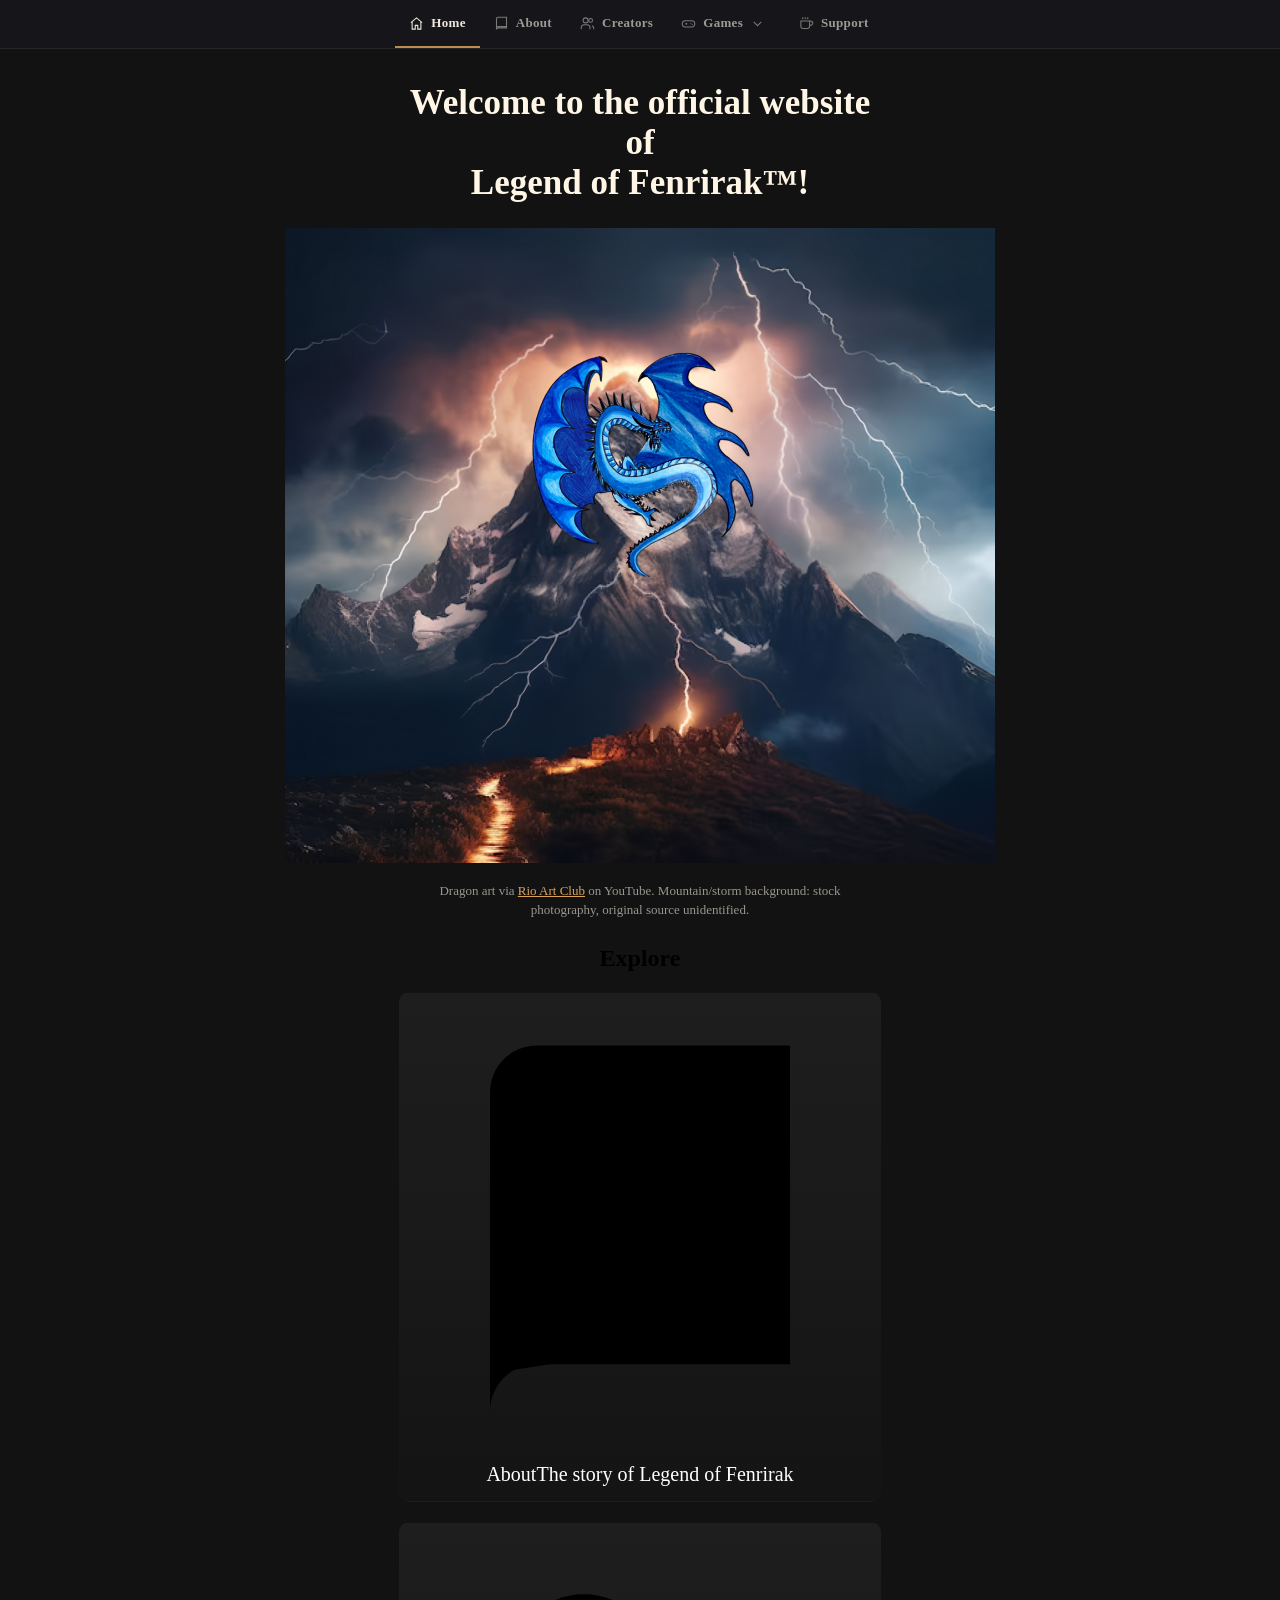
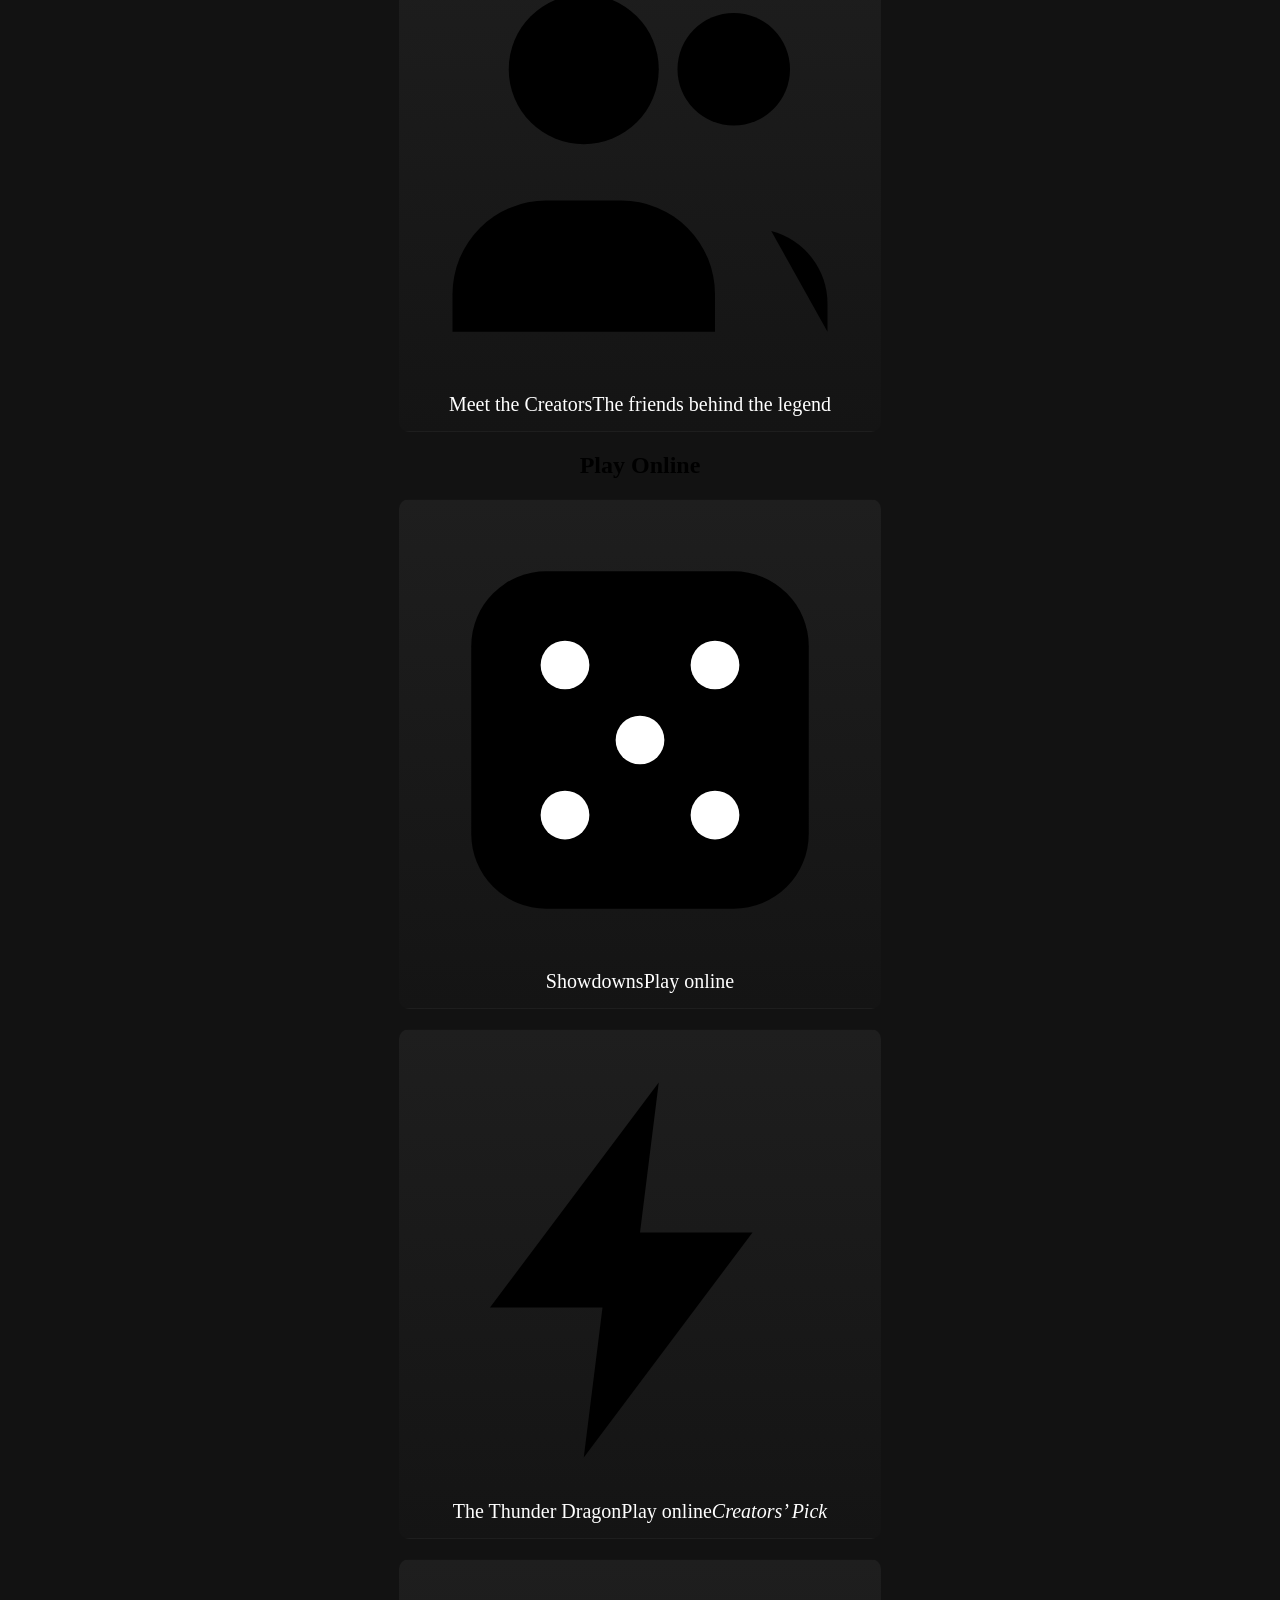
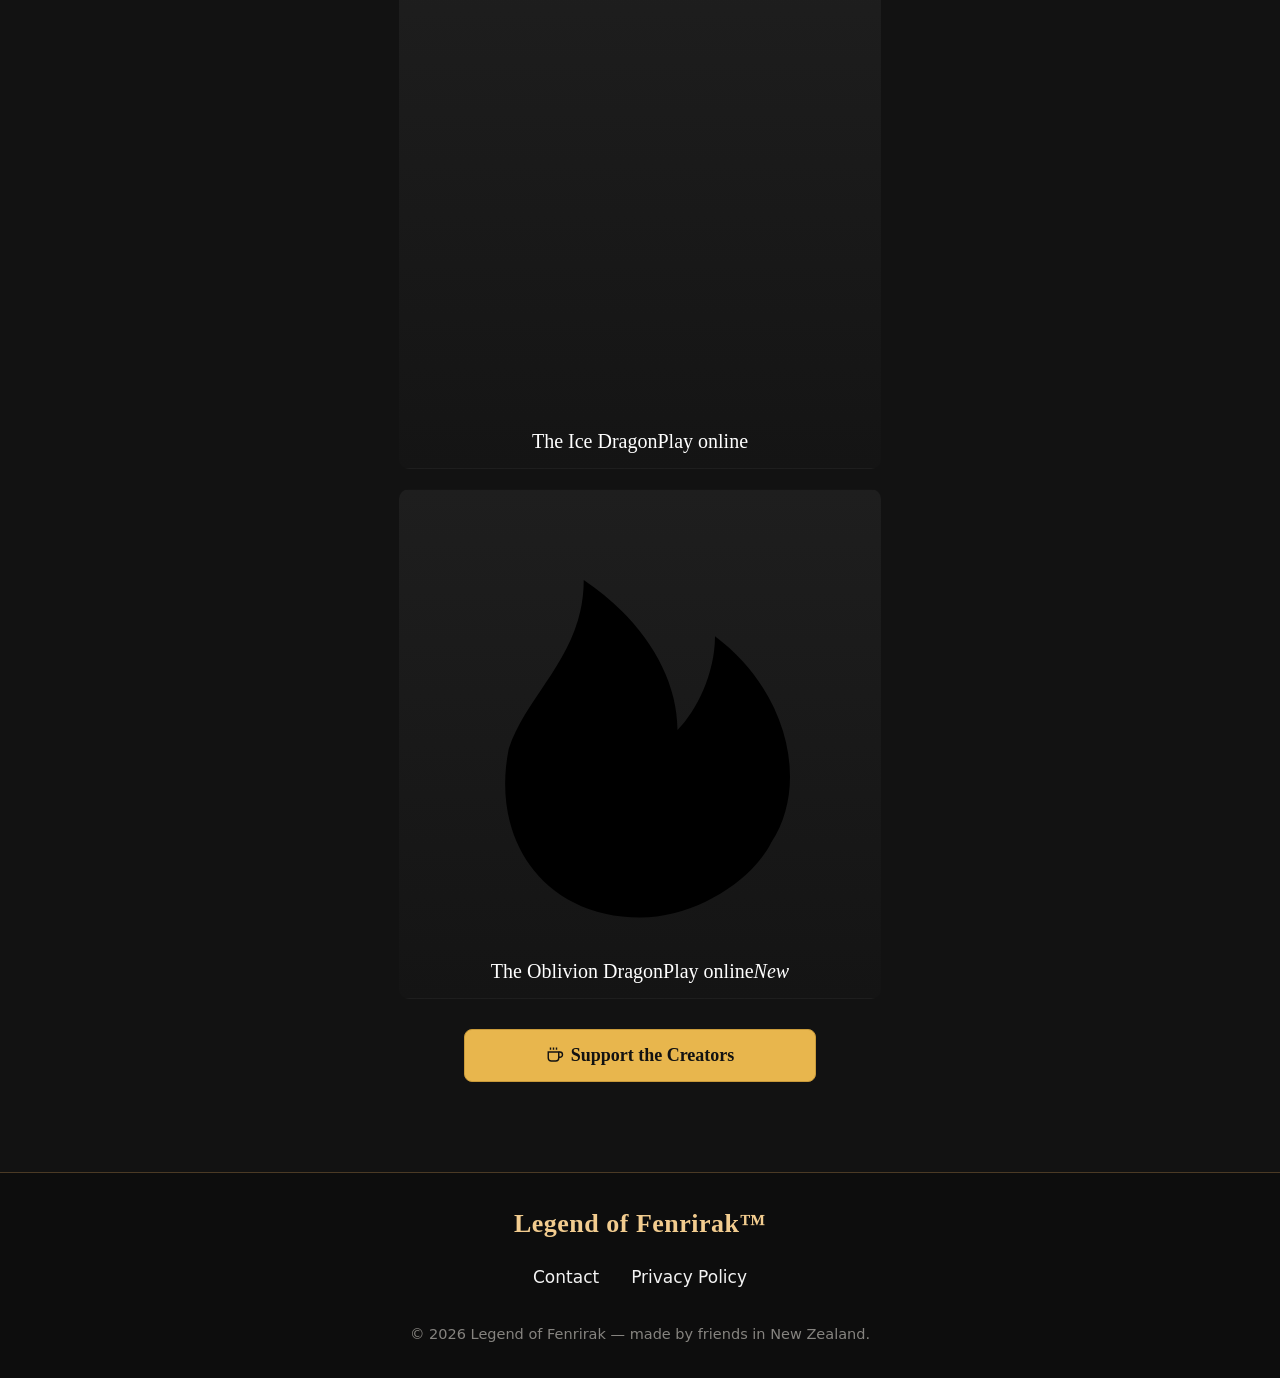
==== commit b201995b: "Add files via upload" ====
--- a/index.html
+++ b/index.html
@@ -251,26 +251,43 @@
             Dragon art via <a href="https://www.youtube.com/watch?v=AY8vt31K88M" target="_blank" rel="noopener">Rio Art Club</a> on YouTube. Mountain/storm background: stock photography, original source unidentified.
         </p>
 
-        <!-- Sections that link to other pages -->
-        <a href="About.html" class="section">About Legend of Fenrirak</a>
-
-        <a href="Creators.html" class="section">Meet the Creators!</a>
-
-        <a href="showdowns.html" class="section">
-            Play Legend of Fenrirak Showdowns
-        </a>
-
-        <a href="thunder-dragon.html" class="section">
-            Play The Thunder Dragon Online
-        </a>
-
-        <a href="ice-dragon.html" class="section">
-            Play The Ice Dragon Online
-        </a>
-
-        <a href="oblivion-dragon.html" class="section">
-            Play The Oblivion Dragon Online
-        </a>
+        <!-- Navigation buttons (styled in site-buttons.css) -->
+        <div class="btn-hub">
+            <div class="hub-group">
+                <h2 class="hub-label">Explore</h2>
+                <div class="hub-row">
+                <a href="About.html" class="section card">
+                    <span class="ico"><svg viewBox="0 0 24 24" aria-hidden="true"><path d="M4 4.5A2.5 2.5 0 0 1 6.5 2H20v17H6.5A2.5 2.5 0 0 0 4 21.5V4.5Z"/><path d="M4 19.5A2.5 2.5 0 0 1 6.5 17H20"/></svg></span>
+                    <span class="txt"><span class="ttl">About</span><span class="sub">The story of Legend of Fenrirak</span></span>
+                </a>
+                <a href="Creators.html" class="section card">
+                    <span class="ico"><svg viewBox="0 0 24 24" aria-hidden="true"><circle cx="9" cy="7" r="4"/><path d="M2 21v-2a5 5 0 0 1 5-5h4a5 5 0 0 1 5 5v2"/><circle cx="17" cy="7" r="3"/><path d="M22 21v-1.5a4 4 0 0 0-3-3.87"/></svg></span>
+                    <span class="txt"><span class="ttl">Meet the Creators</span><span class="sub">The friends behind the legend</span></span>
+                </a>
+                </div>
+            </div>
+            <div class="hub-group">
+                <h2 class="hub-label">Play Online</h2>
+                <div class="hub-row">
+                <a href="showdowns.html" class="section card">
+                    <span class="ico"><svg viewBox="0 0 24 24" aria-hidden="true"><rect x="3" y="3" width="18" height="18" rx="4"/><circle cx="8" cy="8" r="1.3" fill="currentColor" stroke="none"/><circle cx="16" cy="8" r="1.3" fill="currentColor" stroke="none"/><circle cx="12" cy="12" r="1.3" fill="currentColor" stroke="none"/><circle cx="8" cy="16" r="1.3" fill="currentColor" stroke="none"/><circle cx="16" cy="16" r="1.3" fill="currentColor" stroke="none"/></svg></span>
+                    <span class="txt"><span class="ttl">Showdowns</span><span class="sub">Play online</span></span>
+                </a>
+                <a href="thunder-dragon.html" class="section card">
+                    <span class="ico"><svg viewBox="0 0 24 24" aria-hidden="true"><path d="M13 2 4 14h6l-1 8 9-12h-6l1-8Z"/></svg></span>
+                    <span class="txt"><span class="ttl">The Thunder Dragon</span><span class="sub">Play online<em class="tag">Creators’ Pick</em></span></span>
+                </a>
+                <a href="ice-dragon.html" class="section card">
+                    <span class="ico"><svg viewBox="0 0 24 24" aria-hidden="true"><path d="M12 2v20M4.5 6l15 12M19.5 6l-15 12"/></svg></span>
+                    <span class="txt"><span class="ttl">The Ice Dragon</span><span class="sub">Play online</span></span>
+                </a>
+                <a href="oblivion-dragon.html" class="section card">
+                    <span class="ico"><svg viewBox="0 0 24 24" aria-hidden="true"><path d="M12 22c-5 0-8-4-7-9 1-3 4-5 4-9 3 2 5 5 5 8 1-1 2-3 2-5 4 3 5 8 3 11-1 2-4 4-7 4Z"/></svg></span>
+                    <span class="txt"><span class="ttl">The Oblivion Dragon</span><span class="sub">Play online<em class="tag">New</em></span></span>
+                </a>
+                </div>
+            </div>
+        </div>
 
         <a href="https://buymeacoffee.com/29world" target="_blank" class="support-btn block">
             <svg viewBox="0 0 24 24"><path d="M17 8h1.5a3.5 3.5 0 0 1 0 7H17"/><path d="M3 8h14v8a4 4 0 0 1-4 4H7a4 4 0 0 1-4-4V8Z"/><path d="M6 2v3M10 2v3M14 2v3"/></svg>
--- a/site-nav.css
+++ b/site-nav.css
@@ -290,21 +290,6 @@
    running script ever sets those styles, a page with JavaScript
    disabled (or a blocked/broken script) simply shows this content
    normally — it is never hidden by a stylesheet rule with no way back. */
-
-/* ---- top scroll-progress thread ---------------------------------------- */
-.scroll-progress {
-    position: fixed;
-    top: 0;
-    left: 0;
-    height: 3px;
-    width: 0%;
-    background: linear-gradient(90deg, rgba(217, 163, 92, 0.55), rgb(242, 204, 143));
-    z-index: 400;
-    transition: width 0.1s linear;
-}
-@media (prefers-reduced-motion: reduce) {
-    .scroll-progress { transition: none; }
-}
 
 /* ---- floating back-to-top ----------------------------------------------- */
 .back-to-top {
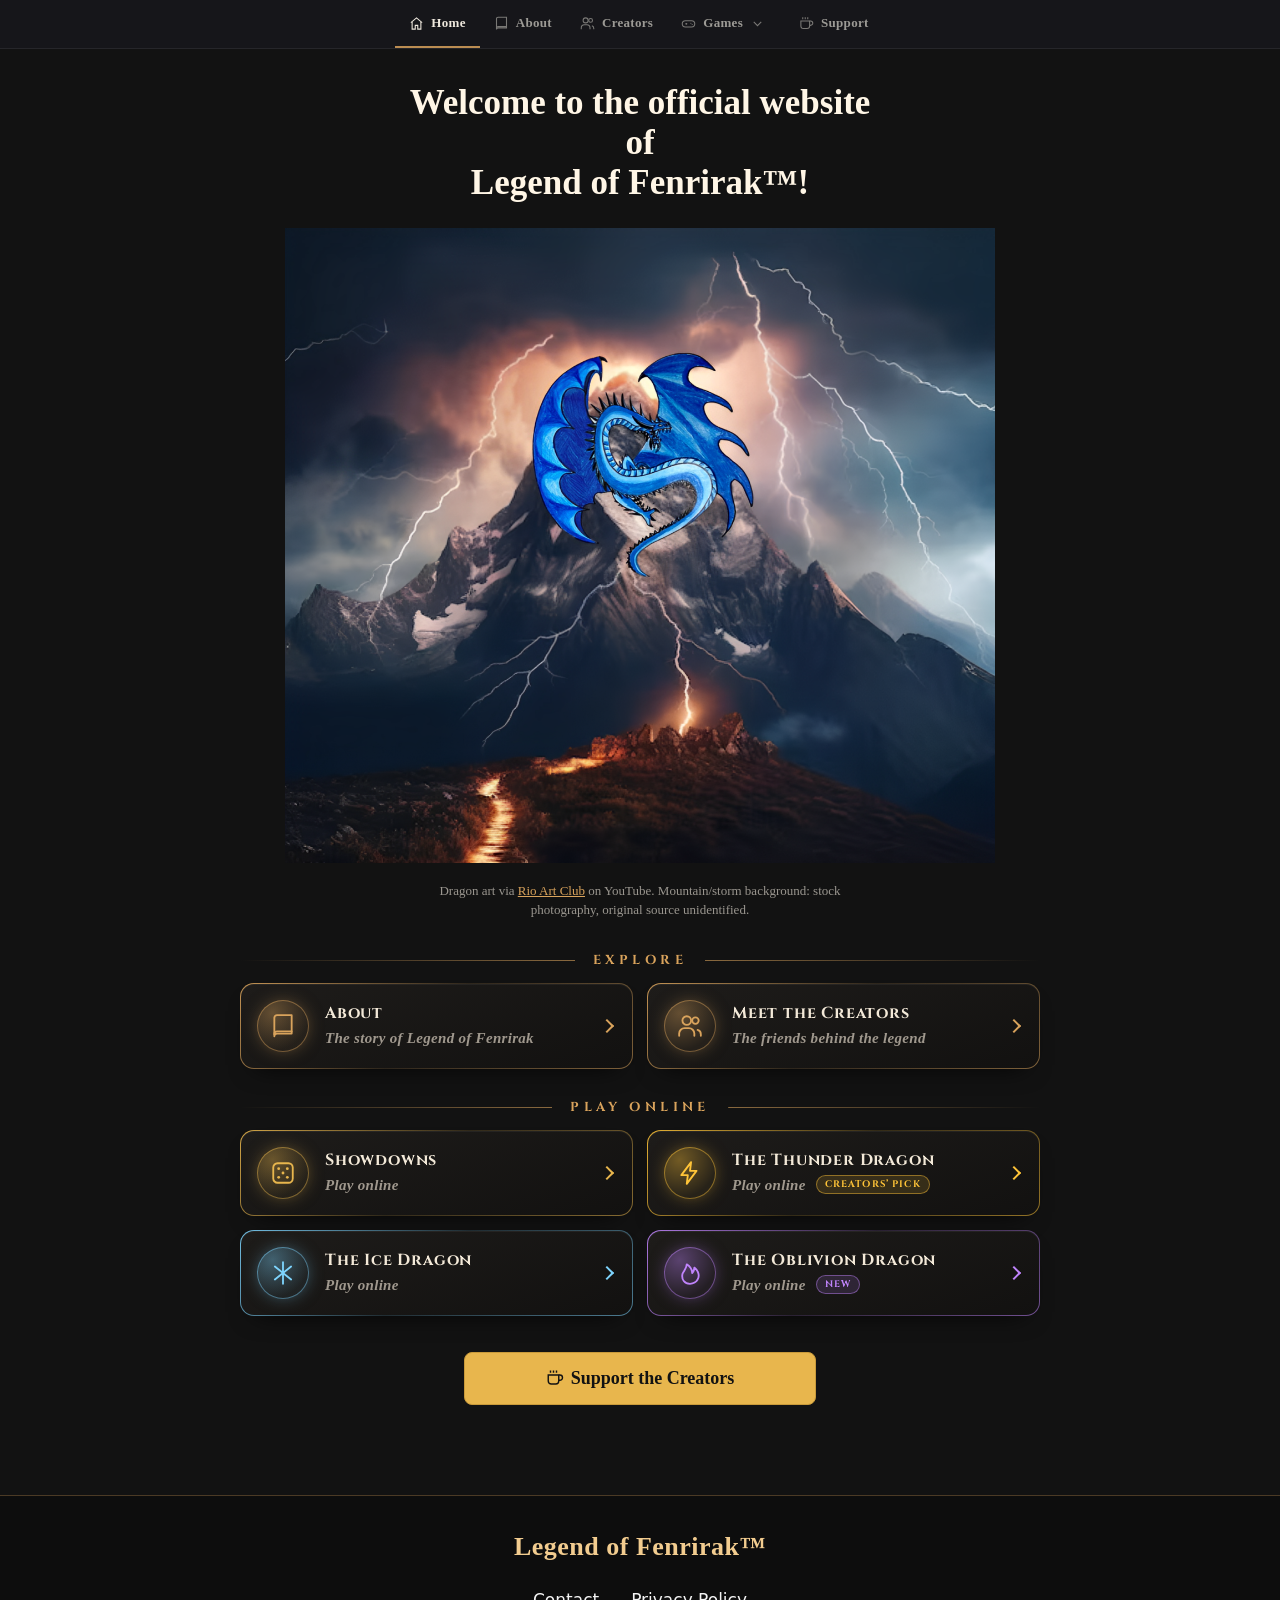
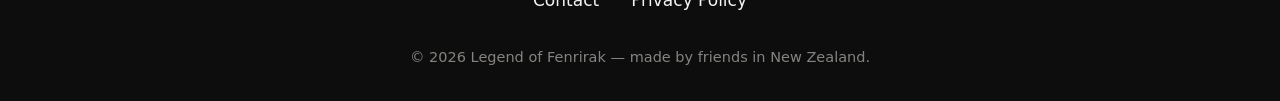
==== commit 41f01427: "Add files via upload" ====
--- a/index.html
+++ b/index.html
@@ -35,6 +35,7 @@
     <meta name="robots" content="index, follow, max-image-preview:large, max-snippet:-1, max-video-preview:-1">
 
     <link rel="stylesheet" href="site-nav.css">
+    <link rel="stylesheet" href="site-buttons.css">
 
     <style>
         body {
@@ -257,11 +258,11 @@
                 <h2 class="hub-label">Explore</h2>
                 <div class="hub-row">
                 <a href="About.html" class="section card">
-                    <span class="ico"><svg viewBox="0 0 24 24" aria-hidden="true"><path d="M4 4.5A2.5 2.5 0 0 1 6.5 2H20v17H6.5A2.5 2.5 0 0 0 4 21.5V4.5Z"/><path d="M4 19.5A2.5 2.5 0 0 1 6.5 17H20"/></svg></span>
+                    <span class="ico"><svg width="26" height="26" viewBox="0 0 24 24" aria-hidden="true"><path d="M4 4.5A2.5 2.5 0 0 1 6.5 2H20v17H6.5A2.5 2.5 0 0 0 4 21.5V4.5Z"/><path d="M4 19.5A2.5 2.5 0 0 1 6.5 17H20"/></svg></span>
                     <span class="txt"><span class="ttl">About</span><span class="sub">The story of Legend of Fenrirak</span></span>
                 </a>
                 <a href="Creators.html" class="section card">
-                    <span class="ico"><svg viewBox="0 0 24 24" aria-hidden="true"><circle cx="9" cy="7" r="4"/><path d="M2 21v-2a5 5 0 0 1 5-5h4a5 5 0 0 1 5 5v2"/><circle cx="17" cy="7" r="3"/><path d="M22 21v-1.5a4 4 0 0 0-3-3.87"/></svg></span>
+                    <span class="ico"><svg width="26" height="26" viewBox="0 0 24 24" aria-hidden="true"><circle cx="9" cy="7" r="4"/><path d="M2 21v-2a5 5 0 0 1 5-5h4a5 5 0 0 1 5 5v2"/><circle cx="17" cy="7" r="3"/><path d="M22 21v-1.5a4 4 0 0 0-3-3.87"/></svg></span>
                     <span class="txt"><span class="ttl">Meet the Creators</span><span class="sub">The friends behind the legend</span></span>
                 </a>
                 </div>
@@ -270,19 +271,19 @@
                 <h2 class="hub-label">Play Online</h2>
                 <div class="hub-row">
                 <a href="showdowns.html" class="section card">
-                    <span class="ico"><svg viewBox="0 0 24 24" aria-hidden="true"><rect x="3" y="3" width="18" height="18" rx="4"/><circle cx="8" cy="8" r="1.3" fill="currentColor" stroke="none"/><circle cx="16" cy="8" r="1.3" fill="currentColor" stroke="none"/><circle cx="12" cy="12" r="1.3" fill="currentColor" stroke="none"/><circle cx="8" cy="16" r="1.3" fill="currentColor" stroke="none"/><circle cx="16" cy="16" r="1.3" fill="currentColor" stroke="none"/></svg></span>
+                    <span class="ico"><svg width="26" height="26" viewBox="0 0 24 24" aria-hidden="true"><rect x="3" y="3" width="18" height="18" rx="4"/><circle cx="8" cy="8" r="1.3" fill="currentColor" stroke="none"/><circle cx="16" cy="8" r="1.3" fill="currentColor" stroke="none"/><circle cx="12" cy="12" r="1.3" fill="currentColor" stroke="none"/><circle cx="8" cy="16" r="1.3" fill="currentColor" stroke="none"/><circle cx="16" cy="16" r="1.3" fill="currentColor" stroke="none"/></svg></span>
                     <span class="txt"><span class="ttl">Showdowns</span><span class="sub">Play online</span></span>
                 </a>
                 <a href="thunder-dragon.html" class="section card">
-                    <span class="ico"><svg viewBox="0 0 24 24" aria-hidden="true"><path d="M13 2 4 14h6l-1 8 9-12h-6l1-8Z"/></svg></span>
+                    <span class="ico"><svg width="26" height="26" viewBox="0 0 24 24" aria-hidden="true"><path d="M13 2 4 14h6l-1 8 9-12h-6l1-8Z"/></svg></span>
                     <span class="txt"><span class="ttl">The Thunder Dragon</span><span class="sub">Play online<em class="tag">Creators’ Pick</em></span></span>
                 </a>
                 <a href="ice-dragon.html" class="section card">
-                    <span class="ico"><svg viewBox="0 0 24 24" aria-hidden="true"><path d="M12 2v20M4.5 6l15 12M19.5 6l-15 12"/></svg></span>
+                    <span class="ico"><svg width="26" height="26" viewBox="0 0 24 24" aria-hidden="true"><path d="M12 2v20M4.5 6l15 12M19.5 6l-15 12"/></svg></span>
                     <span class="txt"><span class="ttl">The Ice Dragon</span><span class="sub">Play online</span></span>
                 </a>
                 <a href="oblivion-dragon.html" class="section card">
-                    <span class="ico"><svg viewBox="0 0 24 24" aria-hidden="true"><path d="M12 22c-5 0-8-4-7-9 1-3 4-5 4-9 3 2 5 5 5 8 1-1 2-3 2-5 4 3 5 8 3 11-1 2-4 4-7 4Z"/></svg></span>
+                    <span class="ico"><svg width="26" height="26" viewBox="0 0 24 24" aria-hidden="true"><path d="M12 22c-5 0-8-4-7-9 1-3 4-5 4-9 3 2 5 5 5 8 1-1 2-3 2-5 4 3 5 8 3 11-1 2-4 4-7 4Z"/></svg></span>
                     <span class="txt"><span class="ttl">The Oblivion Dragon</span><span class="sub">Play online<em class="tag">New</em></span></span>
                 </a>
                 </div>
--- a/site-buttons.css
+++ b/site-buttons.css
@@ -0,0 +1,220 @@
+/* Legend of Fenrirak — redesigned bottom-of-page buttons (:is(a.section, .end-btn)).
+   Shared by every page; the home page adds the grouped "hub" layout.
+   Remove the <link> to this file to fall back to each page's own style.
+   The Support the Creators button (.support-btn) is not touched here. */
+@import url('https://fonts.googleapis.com/css2?family=Cinzel:wght@600;700&family=Cormorant+Garamond:ital,wght@1,600&display=swap');
+
+/* ---------- Base button (used on every page, and the end-of-game screens) ---------- */
+a.section { --btn-rgb: 217, 163, 92; }
+:is(a.section, .end-btn) {
+    position: relative;
+    isolation: isolate;
+    overflow: hidden;
+    box-sizing: border-box;
+    display: flex;
+    align-items: center;
+    justify-content: center;
+    gap: 12px;
+    width: min(92%, 500px);
+    max-width: none;
+    margin: 14px auto;
+    padding: 17px 24px;
+    font-family: 'Cinzel', Georgia, 'Times New Roman', serif;
+    font-size: 15px;
+    font-weight: 700;
+    line-height: 1.3;
+    letter-spacing: 0.06em;
+    text-align: center;
+    text-decoration: none;
+    color: #f3e9d8;
+    border: 1px solid transparent;
+    border-radius: 14px;
+    background:
+        linear-gradient(160deg, #1e1c1a, #121110) padding-box,
+        linear-gradient(135deg, rgba(var(--btn-rgb), .9), rgba(var(--btn-rgb), .14) 48%, rgba(var(--btn-rgb), .55)) border-box;
+    box-shadow: 0 12px 26px -16px #000, inset 0 1px 0 rgba(255, 255, 255, .05);
+    -webkit-tap-highlight-color: transparent;
+    transition: transform .35s cubic-bezier(.2, .8, .2, 1), box-shadow .35s ease, color .3s ease;
+}
+
+/* light sweep */
+:is(a.section, .end-btn)::before {
+    content: "";
+    position: absolute;
+    inset: 0;
+    z-index: -1;
+    background: linear-gradient(105deg, transparent 35%, rgba(var(--btn-rgb), .22) 50%, transparent 65%);
+    transform: translateX(-120%);
+    transition: transform .8s ease;
+}
+
+/* chevron */
+:is(a.section, .end-btn)::after {
+    content: "";
+    flex: none;
+    width: 8px;
+    height: 8px;
+    border-top: 2px solid rgb(var(--btn-rgb));
+    border-right: 2px solid rgb(var(--btn-rgb));
+    transform: rotate(45deg);
+    transition: transform .35s cubic-bezier(.2, .8, .2, 1);
+}
+
+:is(a.section, .end-btn):hover,
+:is(a.section, .end-btn):focus-visible {
+    background-color: transparent;
+    border-color: transparent;
+    color: #fff;
+    transform: translateY(-4px);
+    box-shadow: 0 20px 36px -16px rgba(var(--btn-rgb), .6), 0 0 0 1px rgba(var(--btn-rgb), .35), inset 0 1px 0 rgba(255, 255, 255, .08);
+}
+:is(a.section, .end-btn):hover::before,
+:is(a.section, .end-btn):focus-visible::before { transform: translateX(120%); }
+:is(a.section, .end-btn):hover::after,
+:is(a.section, .end-btn):focus-visible::after { transform: translateX(5px) rotate(45deg); }
+:is(a.section, .end-btn):focus-visible { outline: 2px solid rgb(var(--btn-rgb)); outline-offset: 3px; }
+:is(a.section, .end-btn):active { transform: translateY(-1px) scale(.985); }
+
+/* element colours, picked by destination */
+a.section[href^="thunder-dragon"]  { --btn-rgb: 255, 196, 56; }
+a.section[href^="ice-dragon"]      { --btn-rgb: 125, 211, 252; }
+a.section[href^="oblivion-dragon"] { --btn-rgb: 192, 132, 252; }
+a.section[href^="showdowns"]       { --btn-rgb: 232, 182, 77; }
+
+/* ---------- Home page hub layout ---------- */
+.btn-hub {
+    display: grid;
+    gap: 32px;
+    width: min(100%, 800px);
+    margin: 34px auto 26px;
+}
+.hub-label {
+    display: flex;
+    align-items: center;
+    gap: 18px;
+    margin: 0 0 16px;
+    padding: 0;
+    font: 700 13px/1 'Cinzel', Georgia, serif;
+    letter-spacing: .34em;
+    text-transform: uppercase;
+    color: rgb(217, 163, 92);
+}
+.hub-label::before,
+.hub-label::after {
+    content: "";
+    flex: 1;
+    height: 1px;
+    background: linear-gradient(90deg, transparent, rgba(217, 163, 92, .6));
+}
+.hub-label::after { transform: scaleX(-1); }
+.hub-row {
+    display: grid;
+    grid-template-columns: 1fr 1fr;
+    gap: 14px;
+}
+.btn-hub a.section {
+    width: auto;
+    margin: 0;
+    animation: hub-rise .7s cubic-bezier(.2, .8, .2, 1) backwards;
+}
+.hub-row a.section:nth-child(2) { animation-delay: .08s; }
+.hub-row a.section:nth-child(3) { animation-delay: .16s; }
+.hub-row a.section:nth-child(4) { animation-delay: .24s; }
+@keyframes hub-rise { from { opacity: 0; transform: translateY(18px); } }
+
+/* rich card: icon medallion + title + sub line */
+a.section.card {
+    justify-content: flex-start;
+    gap: 16px;
+    padding: 16px 20px 16px 16px;
+    text-align: left;
+}
+a.section.card::after { margin-left: auto; }
+a.section.card .ico {
+    flex: none;
+    display: grid;
+    place-items: center;
+    width: 52px;
+    height: 52px;
+    border-radius: 50%;
+    color: rgb(var(--btn-rgb));
+    background: radial-gradient(circle at 30% 25%, rgba(var(--btn-rgb), .38), rgba(var(--btn-rgb), .06) 70%);
+    box-shadow: inset 0 0 0 1px rgba(var(--btn-rgb), .45), 0 0 18px -4px rgba(var(--btn-rgb), .5);
+    transition: transform .45s cubic-bezier(.2, .8, .2, 1), box-shadow .45s ease;
+}
+a.section.card .ico svg {
+    width: 26px;
+    height: 26px;
+    fill: none;
+    stroke: currentColor;
+    stroke-width: 1.7;
+    stroke-linecap: round;
+    stroke-linejoin: round;
+}
+a.section.card:hover .ico,
+a.section.card:focus-visible .ico {
+    transform: scale(1.1) rotate(-7deg);
+    box-shadow: inset 0 0 0 1px rgba(var(--btn-rgb), .85), 0 0 28px -2px rgba(var(--btn-rgb), .85);
+}
+a.section.card .txt { display: grid; gap: 5px; min-width: 0; }
+a.section.card .ttl { font-size: 16px; letter-spacing: .05em; line-height: 1.2; }
+a.section.card .sub {
+    display: flex;
+    flex-wrap: wrap;
+    align-items: center;
+    gap: 4px 10px;
+    font: italic 600 15px/1.2 'Cormorant Garamond', Georgia, serif;
+    letter-spacing: .02em;
+    color: rgba(243, 233, 216, .62);
+}
+a.section.card .tag {
+    font: 700 9.5px/1 'Cinzel', Georgia, serif;
+    font-style: normal;
+    letter-spacing: .12em;
+    text-transform: uppercase;
+    padding: 4px 8px;
+    border-radius: 99px;
+    color: rgb(var(--btn-rgb));
+    background: rgba(var(--btn-rgb), .14);
+    border: 1px solid rgba(var(--btn-rgb), .45);
+}
+
+/* ---------- End-of-game buttons (Thunder, Ice and Oblivion victory screens) ----------
+   .end-actions sets the dragon's colour inline: style="--btn-rgb: R, G, B" */
+.end-actions {
+    --btn-rgb: 217, 163, 92;
+    display: flex;
+    flex-wrap: wrap;
+    justify-content: center;
+    gap: 14px;
+    margin-top: 26px;
+}
+.end-actions .end-btn {
+    width: auto;
+    min-width: min(100%, 230px);
+    margin: 0;
+    cursor: pointer;
+    -webkit-appearance: none;
+    appearance: none;
+}
+.end-btn.primary {
+    background:
+        linear-gradient(160deg, rgba(var(--btn-rgb), .3), rgba(var(--btn-rgb), .08)) padding-box,
+        linear-gradient(160deg, #1e1c1a, #121110) padding-box,
+        linear-gradient(135deg, rgb(var(--btn-rgb)), rgba(var(--btn-rgb), .25) 48%, rgba(var(--btn-rgb), .75)) border-box;
+}
+
+/* ---------- Phones ---------- */
+@media (max-width: 640px) {
+    .hub-row { grid-template-columns: 1fr; }
+    .btn-hub { gap: 28px; }
+    a.section { font-size: 14px; padding: 15px 18px; }
+    a.section.card { padding: 14px 16px 14px 14px; }
+    a.section.card .ico { width: 48px; height: 48px; }
+    a.section.card .ttl { font-size: 15px; }
+}
+
+@media (prefers-reduced-motion: reduce) {
+    a.section, a.section::before, a.section::after, .card .ico { transition: none; }
+    .btn-hub a.section { animation: none; }
+}
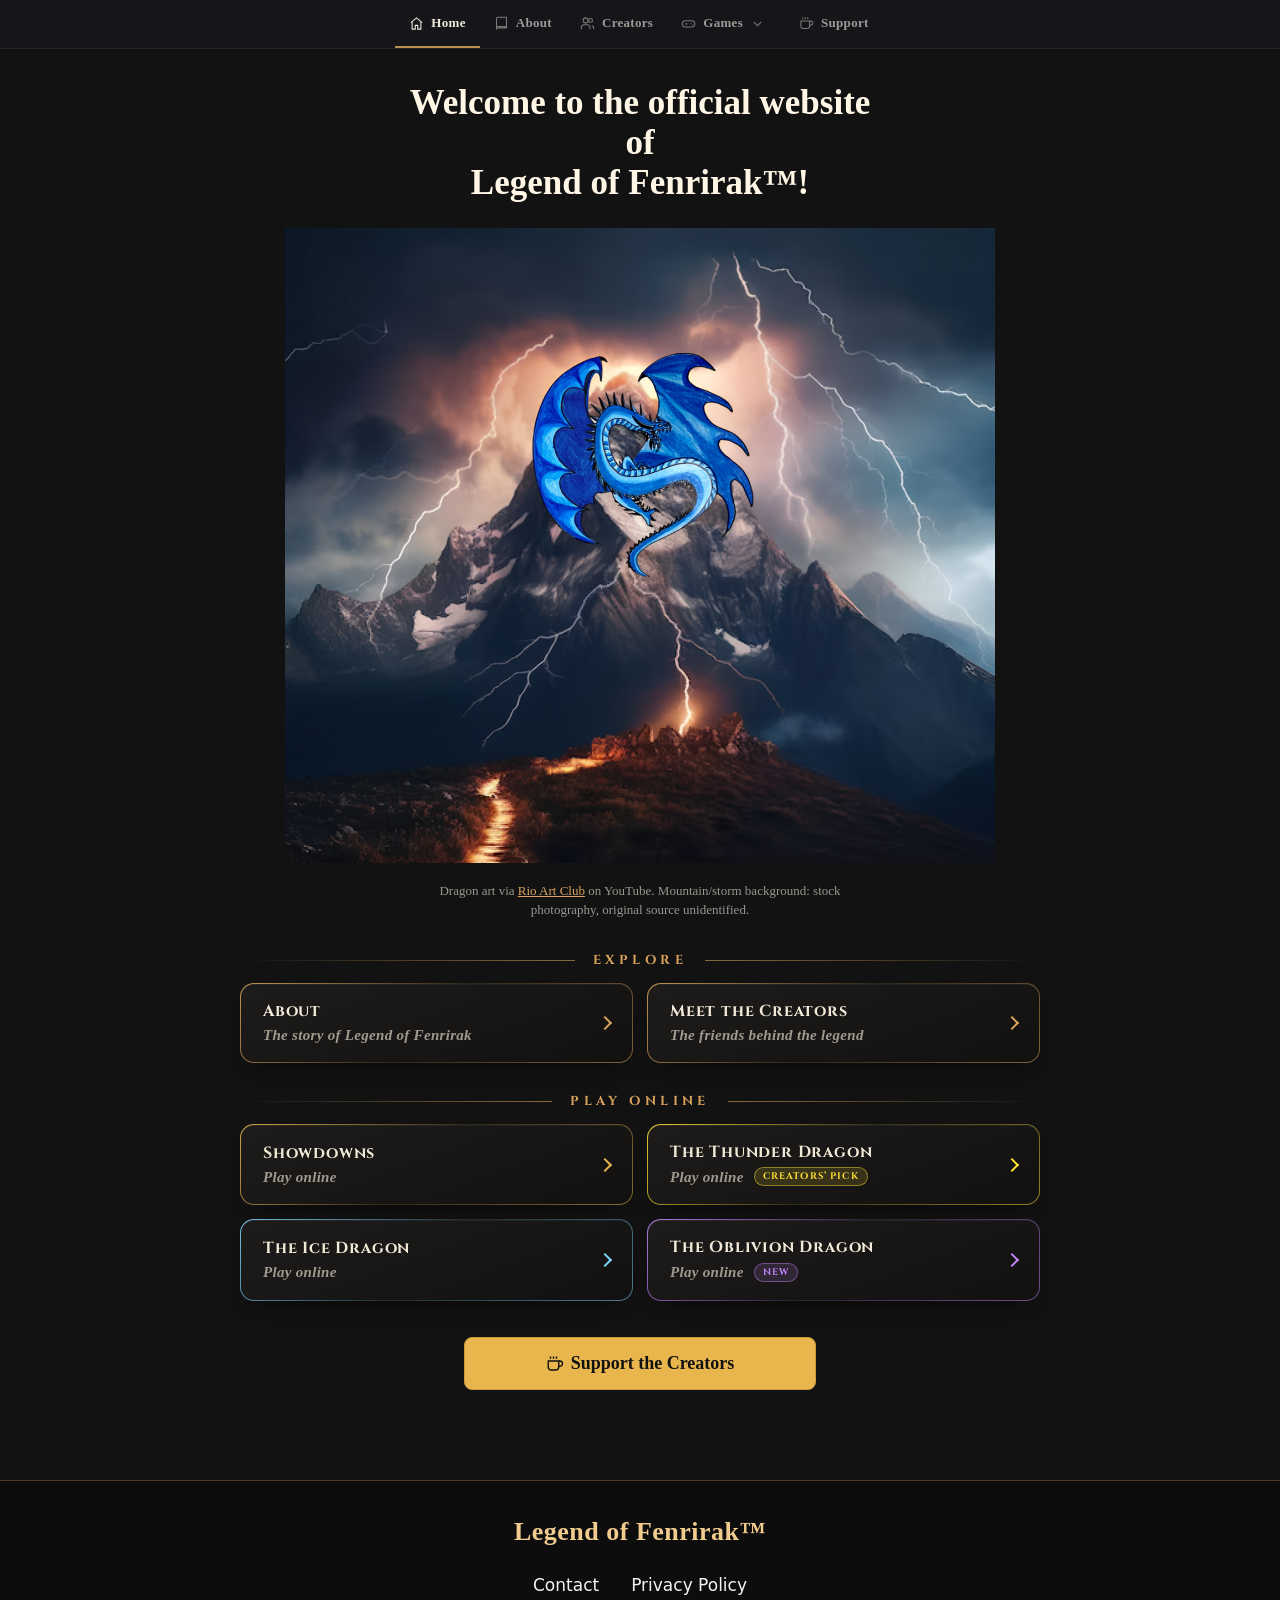
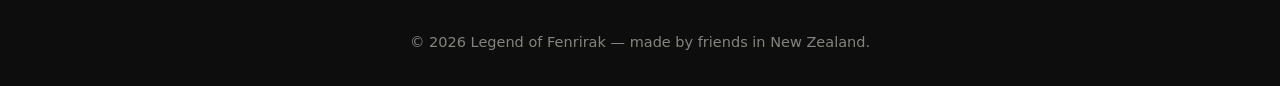
==== commit 8527fda9: "Add files via upload" ====
--- a/index.html
+++ b/index.html
@@ -258,11 +258,9 @@
                 <h2 class="hub-label">Explore</h2>
                 <div class="hub-row">
                 <a href="About.html" class="section card">
-                    <span class="ico"><svg width="26" height="26" viewBox="0 0 24 24" aria-hidden="true"><path d="M4 4.5A2.5 2.5 0 0 1 6.5 2H20v17H6.5A2.5 2.5 0 0 0 4 21.5V4.5Z"/><path d="M4 19.5A2.5 2.5 0 0 1 6.5 17H20"/></svg></span>
                     <span class="txt"><span class="ttl">About</span><span class="sub">The story of Legend of Fenrirak</span></span>
                 </a>
                 <a href="Creators.html" class="section card">
-                    <span class="ico"><svg width="26" height="26" viewBox="0 0 24 24" aria-hidden="true"><circle cx="9" cy="7" r="4"/><path d="M2 21v-2a5 5 0 0 1 5-5h4a5 5 0 0 1 5 5v2"/><circle cx="17" cy="7" r="3"/><path d="M22 21v-1.5a4 4 0 0 0-3-3.87"/></svg></span>
                     <span class="txt"><span class="ttl">Meet the Creators</span><span class="sub">The friends behind the legend</span></span>
                 </a>
                 </div>
@@ -271,19 +269,15 @@
                 <h2 class="hub-label">Play Online</h2>
                 <div class="hub-row">
                 <a href="showdowns.html" class="section card">
-                    <span class="ico"><svg width="26" height="26" viewBox="0 0 24 24" aria-hidden="true"><rect x="3" y="3" width="18" height="18" rx="4"/><circle cx="8" cy="8" r="1.3" fill="currentColor" stroke="none"/><circle cx="16" cy="8" r="1.3" fill="currentColor" stroke="none"/><circle cx="12" cy="12" r="1.3" fill="currentColor" stroke="none"/><circle cx="8" cy="16" r="1.3" fill="currentColor" stroke="none"/><circle cx="16" cy="16" r="1.3" fill="currentColor" stroke="none"/></svg></span>
                     <span class="txt"><span class="ttl">Showdowns</span><span class="sub">Play online</span></span>
                 </a>
                 <a href="thunder-dragon.html" class="section card">
-                    <span class="ico"><svg width="26" height="26" viewBox="0 0 24 24" aria-hidden="true"><path d="M13 2 4 14h6l-1 8 9-12h-6l1-8Z"/></svg></span>
                     <span class="txt"><span class="ttl">The Thunder Dragon</span><span class="sub">Play online<em class="tag">Creators’ Pick</em></span></span>
                 </a>
                 <a href="ice-dragon.html" class="section card">
-                    <span class="ico"><svg width="26" height="26" viewBox="0 0 24 24" aria-hidden="true"><path d="M12 2v20M4.5 6l15 12M19.5 6l-15 12"/></svg></span>
                     <span class="txt"><span class="ttl">The Ice Dragon</span><span class="sub">Play online</span></span>
                 </a>
                 <a href="oblivion-dragon.html" class="section card">
-                    <span class="ico"><svg width="26" height="26" viewBox="0 0 24 24" aria-hidden="true"><path d="M12 22c-5 0-8-4-7-9 1-3 4-5 4-9 3 2 5 5 5 8 1-1 2-3 2-5 4 3 5 8 3 11-1 2-4 4-7 4Z"/></svg></span>
                     <span class="txt"><span class="ttl">The Oblivion Dragon</span><span class="sub">Play online<em class="tag">New</em></span></span>
                 </a>
                 </div>
--- a/site-buttons.css
+++ b/site-buttons.css
@@ -43,7 +43,7 @@
     position: absolute;
     inset: 0;
     z-index: -1;
-    background: linear-gradient(105deg, transparent 35%, rgba(var(--btn-rgb), .22) 50%, transparent 65%);
+    background: linear-gradient(105deg, transparent 35%, rgba(var(--btn-rgb), .26) 50%, transparent 65%);
     transform: translateX(-120%);
     transition: transform .8s ease;
 }
@@ -66,7 +66,7 @@
     border-color: transparent;
     color: #fff;
     transform: translateY(-4px);
-    box-shadow: 0 20px 36px -16px rgba(var(--btn-rgb), .6), 0 0 0 1px rgba(var(--btn-rgb), .35), inset 0 1px 0 rgba(255, 255, 255, .08);
+    box-shadow: 0 14px 24px -16px #000, inset 0 1px 0 rgba(255, 255, 255, .08);
 }
 :is(a.section, .end-btn):hover::before,
 :is(a.section, .end-btn):focus-visible::before { transform: translateX(120%); }
@@ -76,7 +76,7 @@
 :is(a.section, .end-btn):active { transform: translateY(-1px) scale(.985); }
 
 /* element colours, picked by destination */
-a.section[href^="thunder-dragon"]  { --btn-rgb: 255, 196, 56; }
+a.section[href^="thunder-dragon"]  { --btn-rgb: 255, 224, 51; }
 a.section[href^="ice-dragon"]      { --btn-rgb: 125, 211, 252; }
 a.section[href^="oblivion-dragon"] { --btn-rgb: 192, 132, 252; }
 a.section[href^="showdowns"]       { --btn-rgb: 232, 182, 77; }
@@ -126,36 +126,10 @@
 a.section.card {
     justify-content: flex-start;
     gap: 16px;
-    padding: 16px 20px 16px 16px;
+    padding: 18px 22px;
     text-align: left;
 }
 a.section.card::after { margin-left: auto; }
-a.section.card .ico {
-    flex: none;
-    display: grid;
-    place-items: center;
-    width: 52px;
-    height: 52px;
-    border-radius: 50%;
-    color: rgb(var(--btn-rgb));
-    background: radial-gradient(circle at 30% 25%, rgba(var(--btn-rgb), .38), rgba(var(--btn-rgb), .06) 70%);
-    box-shadow: inset 0 0 0 1px rgba(var(--btn-rgb), .45), 0 0 18px -4px rgba(var(--btn-rgb), .5);
-    transition: transform .45s cubic-bezier(.2, .8, .2, 1), box-shadow .45s ease;
-}
-a.section.card .ico svg {
-    width: 26px;
-    height: 26px;
-    fill: none;
-    stroke: currentColor;
-    stroke-width: 1.7;
-    stroke-linecap: round;
-    stroke-linejoin: round;
-}
-a.section.card:hover .ico,
-a.section.card:focus-visible .ico {
-    transform: scale(1.1) rotate(-7deg);
-    box-shadow: inset 0 0 0 1px rgba(var(--btn-rgb), .85), 0 0 28px -2px rgba(var(--btn-rgb), .85);
-}
 a.section.card .txt { display: grid; gap: 5px; min-width: 0; }
 a.section.card .ttl { font-size: 16px; letter-spacing: .05em; line-height: 1.2; }
 a.section.card .sub {
@@ -209,12 +183,11 @@
     .hub-row { grid-template-columns: 1fr; }
     .btn-hub { gap: 28px; }
     a.section { font-size: 14px; padding: 15px 18px; }
-    a.section.card { padding: 14px 16px 14px 14px; }
-    a.section.card .ico { width: 48px; height: 48px; }
+    a.section.card { padding: 15px 18px; }
     a.section.card .ttl { font-size: 15px; }
 }
 
 @media (prefers-reduced-motion: reduce) {
-    a.section, a.section::before, a.section::after, .card .ico { transition: none; }
+    :is(a.section, .end-btn), :is(a.section, .end-btn)::before, :is(a.section, .end-btn)::after { transition: none; }
     .btn-hub a.section { animation: none; }
 }
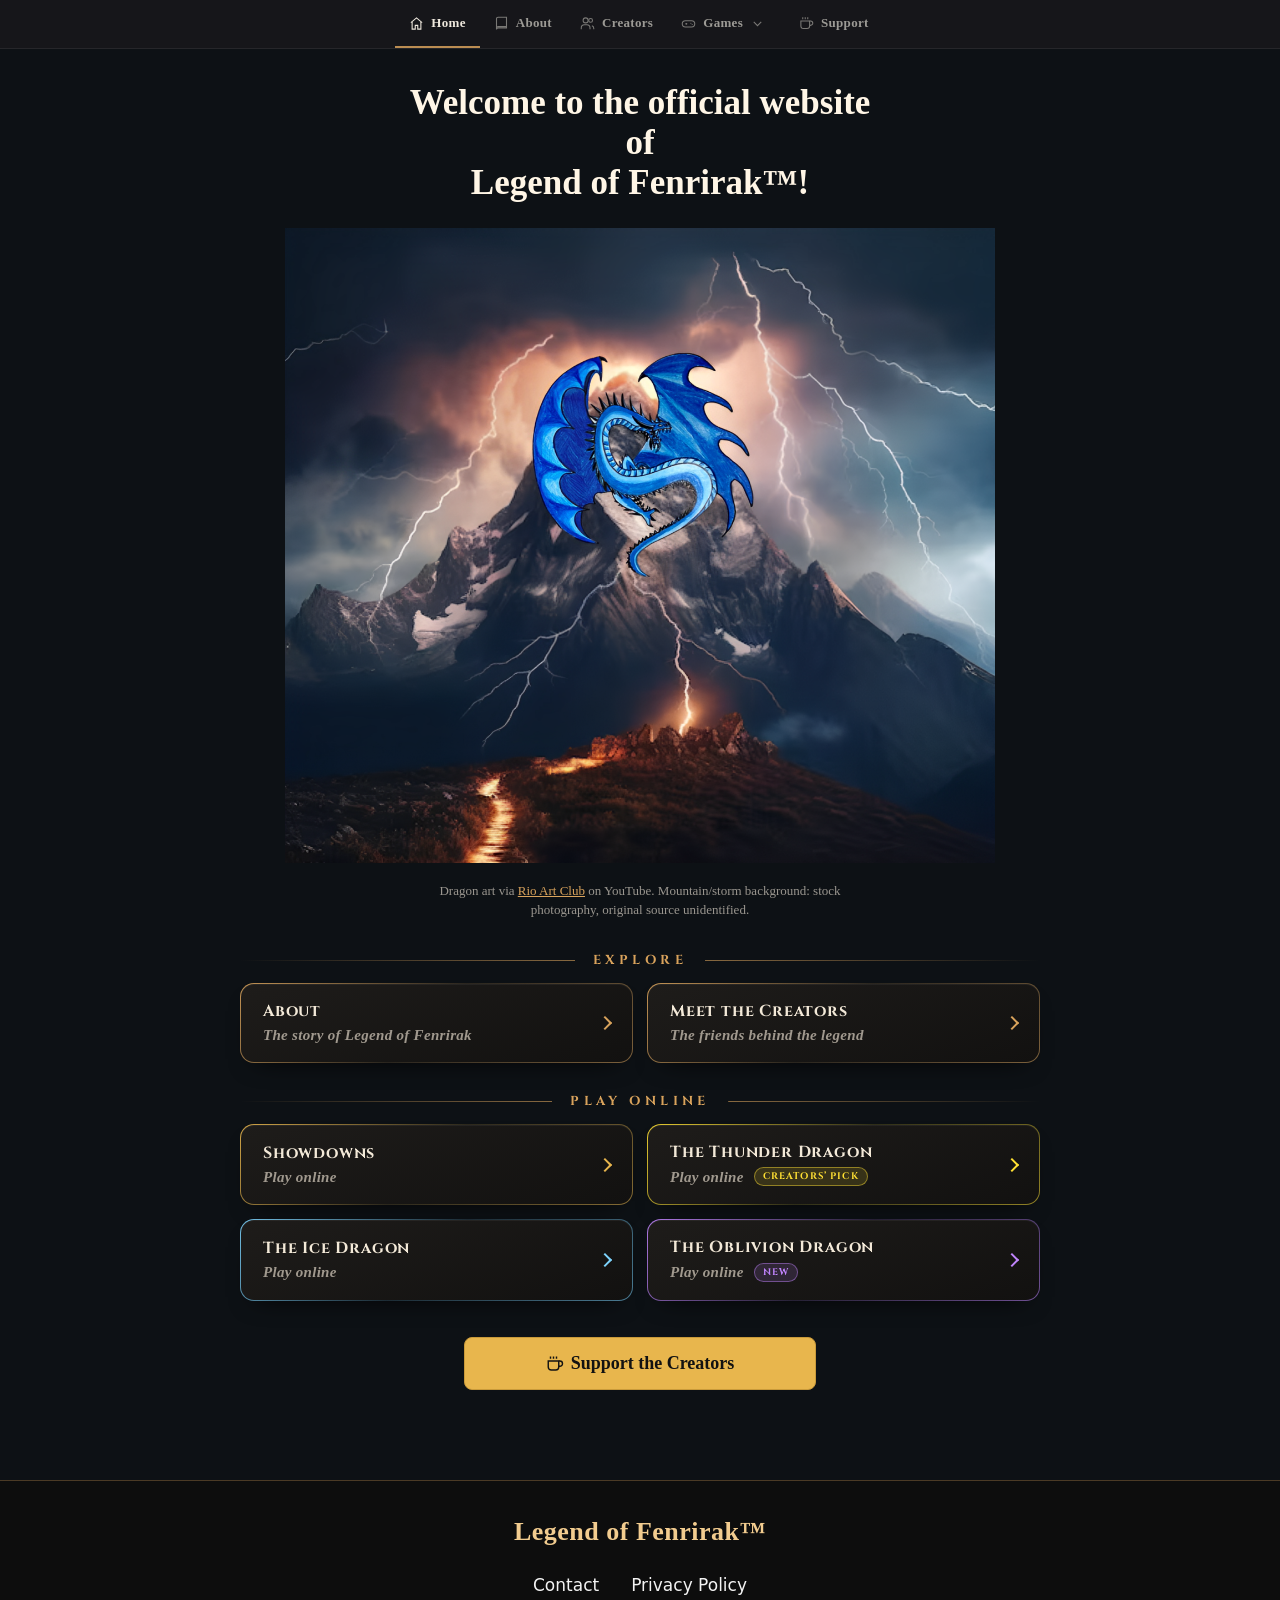
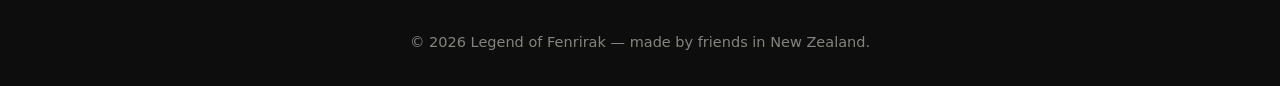
==== commit a5149a55: "Add files via upload" ====
--- a/index.html
+++ b/index.html
@@ -9,7 +9,7 @@
     <link rel="icon" type="image/png" href="Favicon.png?v=9dcbe526">
     <link rel="apple-touch-icon" href="Favicon.png?v=9dcbe526">
     <link rel="manifest" href="manifest.json">
-    <meta name="theme-color" content="#121212">
+    <meta name="theme-color" content="#0d1115">
 
     <meta name="viewport" content="width=device-width, initial-scale=1.0">
 
@@ -40,7 +40,7 @@
     <style>
         body {
             font-family: Allegro, serif;
-            background-color: #121212;
+            background-color: #0d1115;
             text-align: center;
             margin: 0;
             padding: 0;
